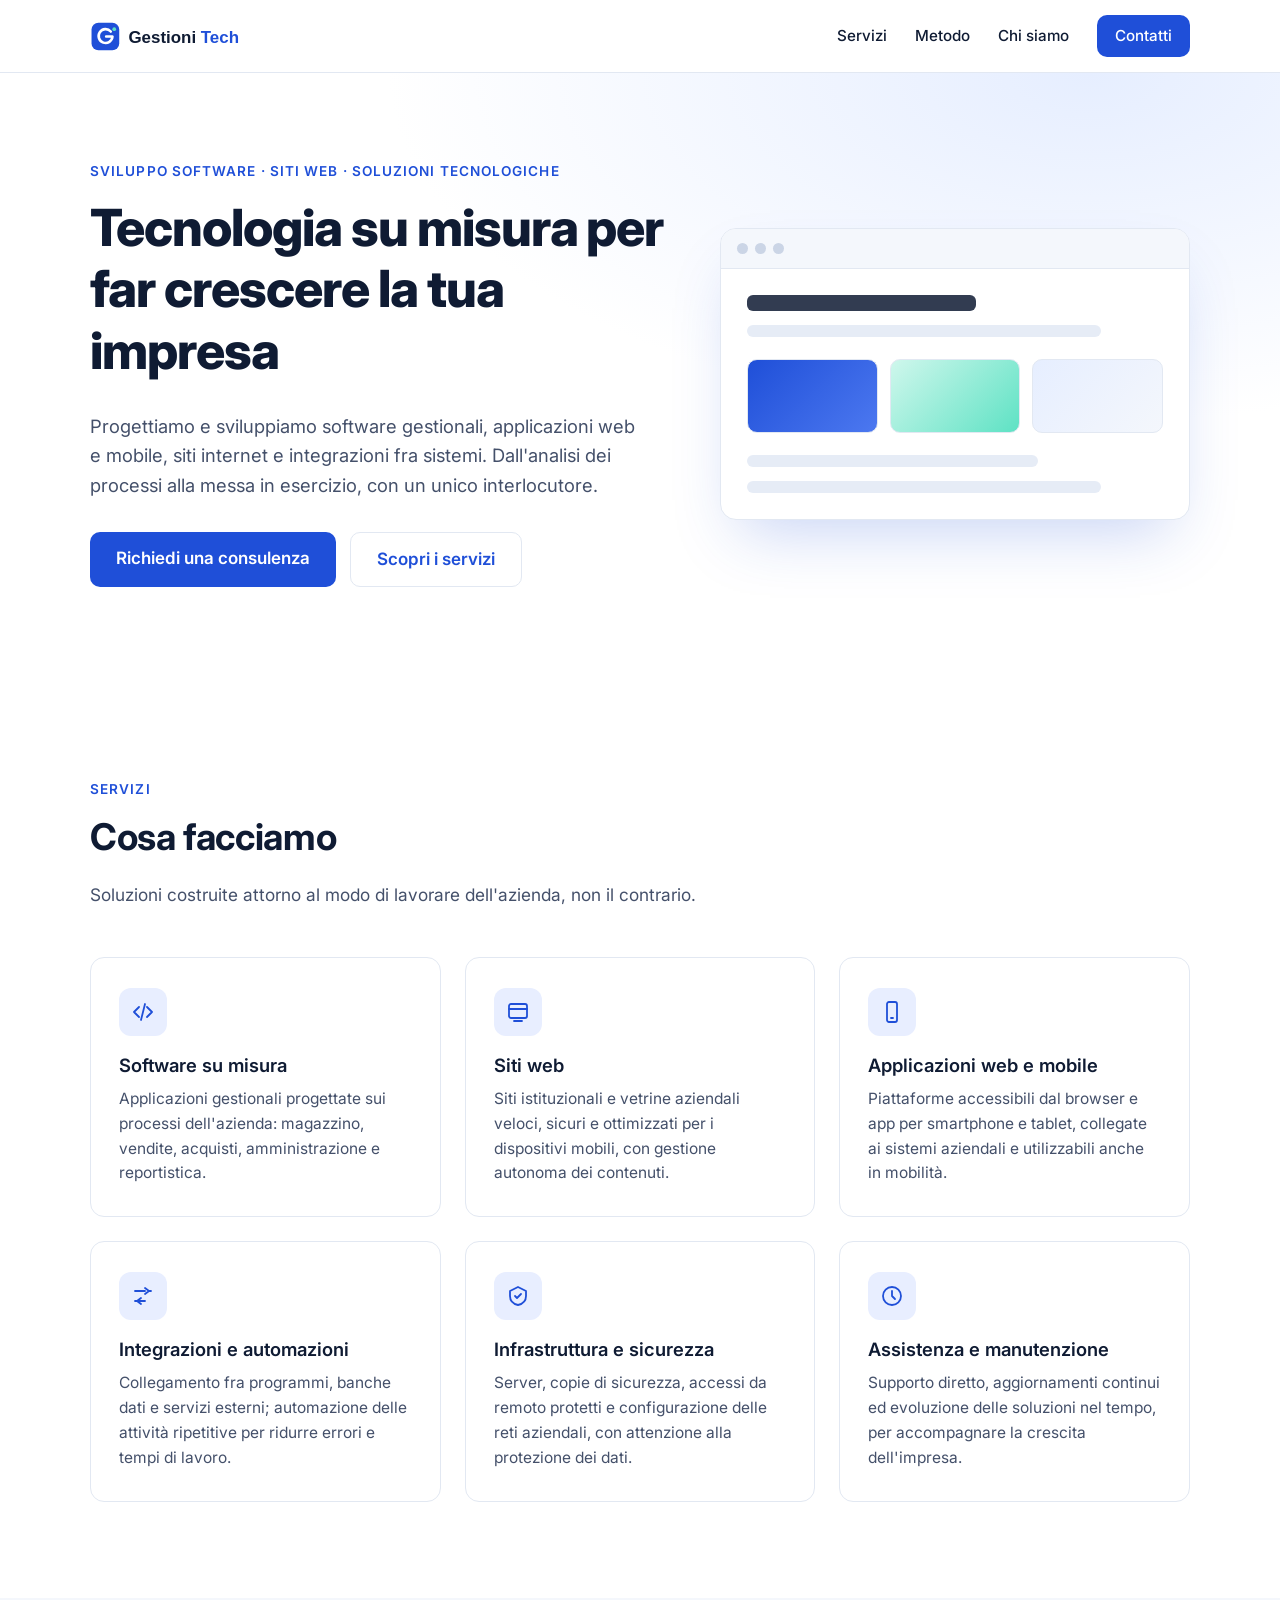
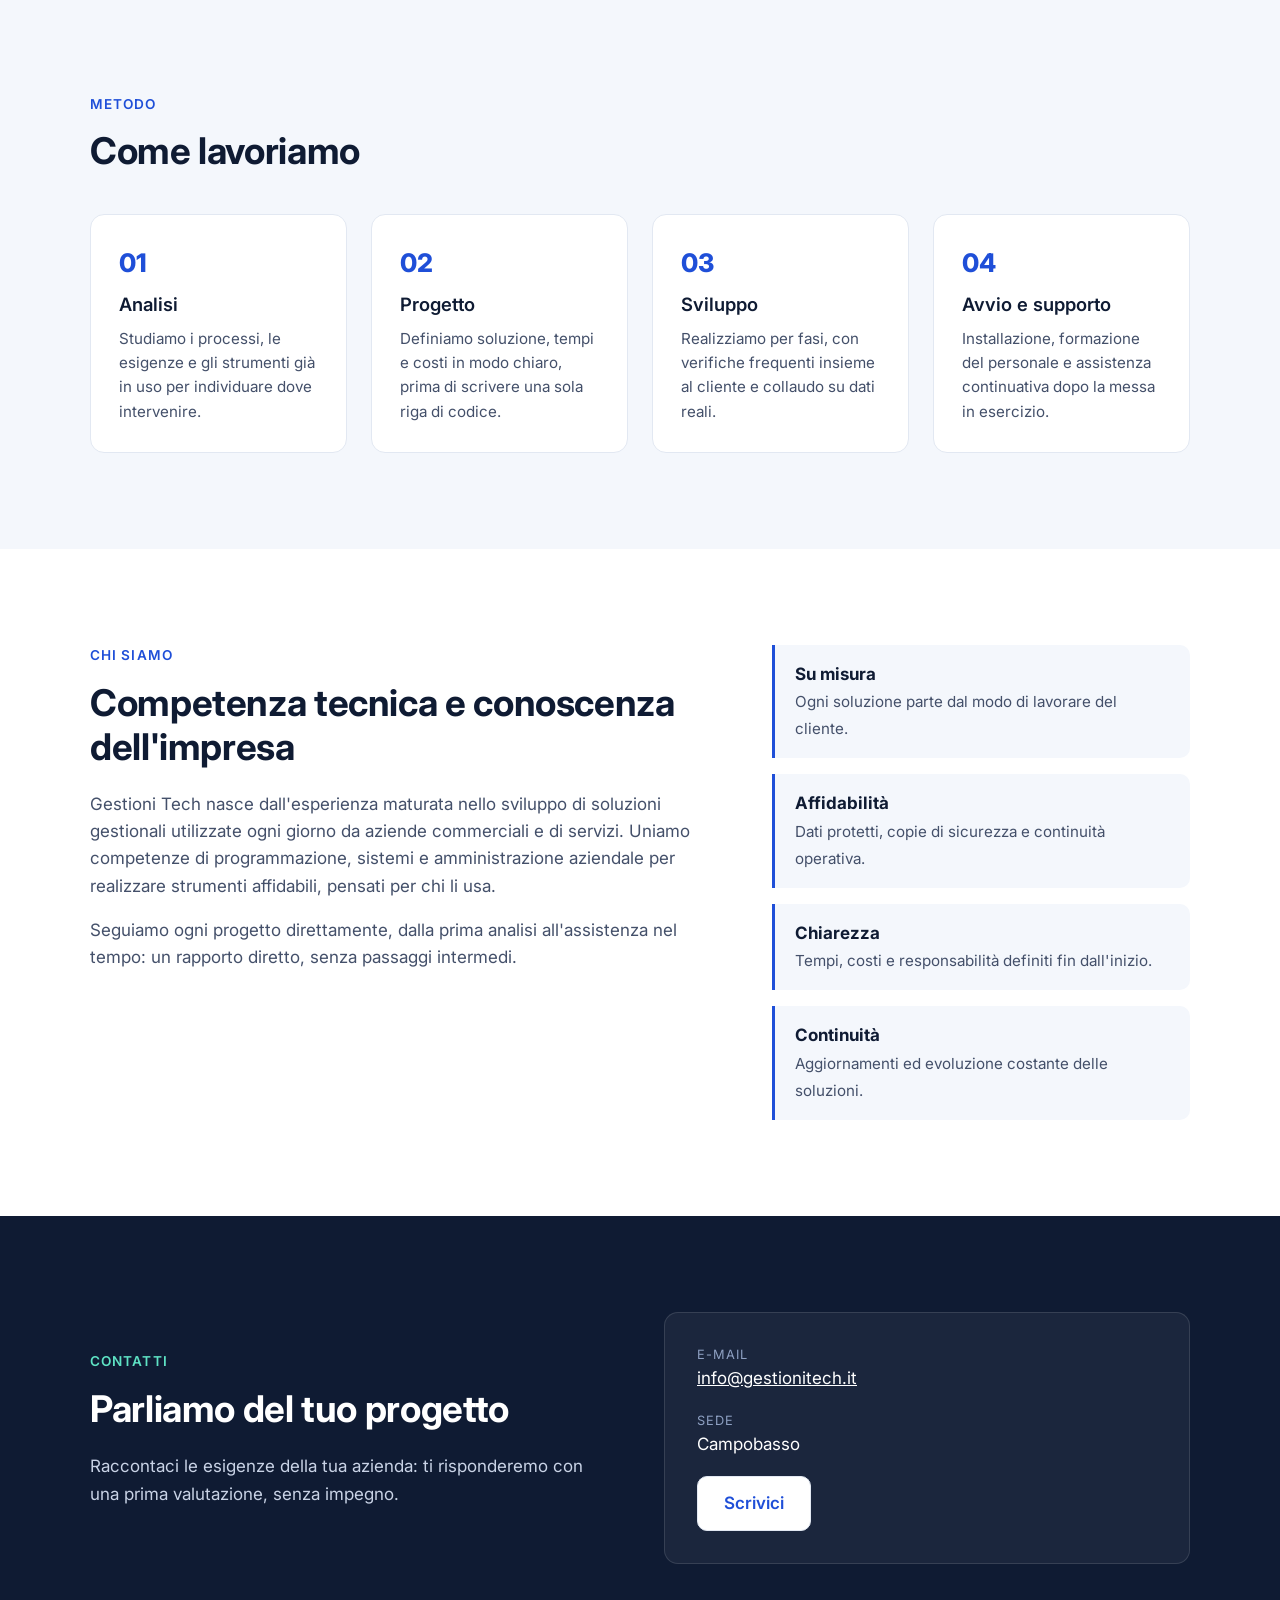
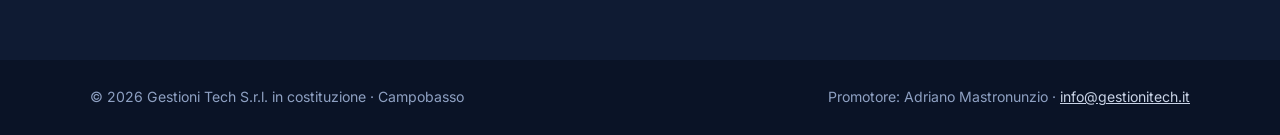
==== index.html @ 6d3ce8c8 "Sito vetrina di Gestioni Tech: prima versione Co-Authored-By: Claude Opus 5.5 <noreply@anthropic.com" ====
<!doctype html>
<html lang="it">
<head>
  <meta charset="utf-8">
  <meta name="viewport" content="width=device-width, initial-scale=1">
  <title>Gestioni Tech - Sviluppo software e soluzioni tecnologiche</title>
  <meta name="description" content="Gestioni Tech progetta e sviluppa software gestionali, applicazioni web e mobile, siti internet e soluzioni tecnologiche su misura per le imprese.">
  <link rel="icon" href="img/logo.svg" type="image/svg+xml">
  <link rel="preconnect" href="https://fonts.googleapis.com">
  <link href="https://fonts.googleapis.com/css2?family=Inter:wght@400;500;600;700;800&display=swap" rel="stylesheet">
  <link rel="stylesheet" href="css/stile.css">
</head>
<body>

<header class="testata">
  <div class="contenitore testata-riga">
    <a href="#inizio" class="marchio"><img src="img/logo.svg" alt="Gestioni Tech" width="200" height="37"></a>
    <input type="checkbox" id="menu-apri" class="menu-apri" aria-label="Apri il menu">
    <label for="menu-apri" class="menu-pulsante" aria-hidden="true"><span></span></label>
    <nav class="menu">
      <a href="#servizi">Servizi</a>
      <a href="#metodo">Metodo</a>
      <a href="#chi-siamo">Chi siamo</a>
      <a href="#contatti" class="pulsante pulsante-piccolo">Contatti</a>
    </nav>
  </div>
</header>

<main id="inizio">

  <section class="apertura">
    <div class="contenitore apertura-griglia">
      <div>
        <p class="sopratitolo">Sviluppo software &middot; Siti web &middot; Soluzioni tecnologiche</p>
        <h1>Tecnologia su misura per far crescere la tua impresa</h1>
        <p class="introduzione">Progettiamo e sviluppiamo software gestionali, applicazioni web e mobile, siti internet e integrazioni fra sistemi. Dall'analisi dei processi alla messa in esercizio, con un unico interlocutore.</p>
        <div class="azioni">
          <a href="#contatti" class="pulsante">Richiedi una consulenza</a>
          <a href="#servizi" class="pulsante pulsante-chiaro">Scopri i servizi</a>
        </div>
      </div>
      <div class="apertura-figura" aria-hidden="true">
        <div class="finestra">
          <div class="finestra-barra"><span></span><span></span><span></span></div>
          <div class="finestra-corpo">
            <div class="riga r1"></div><div class="riga r2"></div>
            <div class="riquadri"><div></div><div></div><div></div></div>
            <div class="riga r3"></div><div class="riga r2"></div>
          </div>
        </div>
      </div>
    </div>
  </section>

  <section id="servizi" class="sezione">
    <div class="contenitore">
      <p class="sopratitolo">Servizi</p>
      <h2>Cosa facciamo</h2>
      <p class="sottotitolo">Soluzioni costruite attorno al modo di lavorare dell'azienda, non il contrario.</p>
      <div class="griglia-servizi">
        <article class="scheda">
          <div class="icona"><svg viewBox="0 0 24 24"><path d="M8 7l-5 5 5 5M16 7l5 5-5 5M14 4l-4 16"/></svg></div>
          <h3>Software su misura</h3>
          <p>Applicazioni gestionali progettate sui processi dell'azienda: magazzino, vendite, acquisti, amministrazione e reportistica.</p>
        </article>
        <article class="scheda">
          <div class="icona"><svg viewBox="0 0 24 24"><rect x="3" y="4" width="18" height="14" rx="2"/><path d="M3 9h18M8 21h8"/></svg></div>
          <h3>Siti web</h3>
          <p>Siti istituzionali e vetrine aziendali veloci, sicuri e ottimizzati per i dispositivi mobili, con gestione autonoma dei contenuti.</p>
        </article>
        <article class="scheda">
          <div class="icona"><svg viewBox="0 0 24 24"><rect x="7" y="2" width="10" height="20" rx="2"/><path d="M11 18h2"/></svg></div>
          <h3>Applicazioni web e mobile</h3>
          <p>Piattaforme accessibili dal browser e app per smartphone e tablet, collegate ai sistemi aziendali e utilizzabili anche in mobilit&agrave;.</p>
        </article>
        <article class="scheda">
          <div class="icona"><svg viewBox="0 0 24 24"><path d="M4 7h10M4 17h10M14 4l4 3-4 3M10 14l-4 3 4 3M18 7h2M4 17"/></svg></div>
          <h3>Integrazioni e automazioni</h3>
          <p>Collegamento fra programmi, banche dati e servizi esterni; automazione delle attivit&agrave; ripetitive per ridurre errori e tempi di lavoro.</p>
        </article>
        <article class="scheda">
          <div class="icona"><svg viewBox="0 0 24 24"><path d="M12 3l8 4v5c0 5-3.5 8-8 9-4.5-1-8-4-8-9V7z"/><path d="M9 12l2 2 4-4"/></svg></div>
          <h3>Infrastruttura e sicurezza</h3>
          <p>Server, copie di sicurezza, accessi da remoto protetti e configurazione delle reti aziendali, con attenzione alla protezione dei dati.</p>
        </article>
        <article class="scheda">
          <div class="icona"><svg viewBox="0 0 24 24"><circle cx="12" cy="12" r="9"/><path d="M12 7v5l3 3"/></svg></div>
          <h3>Assistenza e manutenzione</h3>
          <p>Supporto diretto, aggiornamenti continui ed evoluzione delle soluzioni nel tempo, per accompagnare la crescita dell'impresa.</p>
        </article>
      </div>
    </div>
  </section>

  <section id="metodo" class="sezione sezione-tinta">
    <div class="contenitore">
      <p class="sopratitolo">Metodo</p>
      <h2>Come lavoriamo</h2>
      <ol class="passi">
        <li><span class="numero">01</span><h3>Analisi</h3><p>Studiamo i processi, le esigenze e gli strumenti gi&agrave; in uso per individuare dove intervenire.</p></li>
        <li><span class="numero">02</span><h3>Progetto</h3><p>Definiamo soluzione, tempi e costi in modo chiaro, prima di scrivere una sola riga di codice.</p></li>
        <li><span class="numero">03</span><h3>Sviluppo</h3><p>Realizziamo per fasi, con verifiche frequenti insieme al cliente e collaudo su dati reali.</p></li>
        <li><span class="numero">04</span><h3>Avvio e supporto</h3><p>Installazione, formazione del personale e assistenza continuativa dopo la messa in esercizio.</p></li>
      </ol>
    </div>
  </section>

  <section id="chi-siamo" class="sezione">
    <div class="contenitore chi-griglia">
      <div>
        <p class="sopratitolo">Chi siamo</p>
        <h2>Competenza tecnica e conoscenza dell'impresa</h2>
        <p>Gestioni Tech nasce dall'esperienza maturata nello sviluppo di soluzioni gestionali utilizzate ogni giorno da aziende commerciali e di servizi. Uniamo competenze di programmazione, sistemi e amministrazione aziendale per realizzare strumenti affidabili, pensati per chi li usa.</p>
        <p>Seguiamo ogni progetto direttamente, dalla prima analisi all'assistenza nel tempo: un rapporto diretto, senza passaggi intermedi.</p>
      </div>
      <ul class="valori">
        <li><strong>Su misura</strong><span>Ogni soluzione parte dal modo di lavorare del cliente.</span></li>
        <li><strong>Affidabilit&agrave;</strong><span>Dati protetti, copie di sicurezza e continuit&agrave; operativa.</span></li>
        <li><strong>Chiarezza</strong><span>Tempi, costi e responsabilit&agrave; definiti fin dall'inizio.</span></li>
        <li><strong>Continuit&agrave;</strong><span>Aggiornamenti ed evoluzione costante delle soluzioni.</span></li>
      </ul>
    </div>
  </section>

  <section id="contatti" class="sezione sezione-scura">
    <div class="contenitore contatti-griglia">
      <div>
        <p class="sopratitolo sopratitolo-chiaro">Contatti</p>
        <h2>Parliamo del tuo progetto</h2>
        <p>Raccontaci le esigenze della tua azienda: ti risponderemo con una prima valutazione, senza impegno.</p>
      </div>
      <div class="contatti-riquadro">
        <p><span class="etichetta">E-mail</span><a href="mailto:info@gestionitech.it">info@gestionitech.it</a></p>
        <p><span class="etichetta">Sede</span>Campobasso</p>
        <a href="mailto:info@gestionitech.it?subject=Richiesta%20informazioni" class="pulsante pulsante-chiaro">Scrivici</a>
      </div>
    </div>
  </section>

</main>

<footer class="piede">
  <div class="contenitore piede-riga">
    <p>&copy; <span id="anno">2026</span> Gestioni Tech S.r.l. in costituzione &middot; Campobasso</p>
    <p class="piede-note">Promotore: Adriano Mastronunzio &middot; <a href="mailto:info@gestionitech.it">info@gestionitech.it</a></p>
  </div>
</footer>

<script>document.getElementById('anno').textContent = new Date().getFullYear();
document.querySelectorAll('.menu a').forEach(function (a) { a.addEventListener('click', function () { document.getElementById('menu-apri').checked = false; }); });</script>
</body>
</html>
---- css/stile.css ----
:root {
  --blu: #1F4FD8;
  --blu-scuro: #163BA6;
  --verde: #5EE2C4;
  --inchiostro: #0F1B33;
  --testo: #44506A;
  --chiaro: #F4F7FC;
  --bordo: #E2E8F2;
  --bianco: #FFFFFF;
  --raggio: 14px;
}

* { box-sizing: border-box; }
html { scroll-behavior: smooth; }
body {
  margin: 0;
  font-family: Inter, "Segoe UI", Arial, sans-serif;
  color: var(--testo);
  background: var(--bianco);
  line-height: 1.6;
  font-size: 17px;
}
img { max-width: 100%; display: block; }
a { color: var(--blu); }
h1, h2, h3 { color: var(--inchiostro); line-height: 1.2; margin: 0 0 .6em; }
h1 { font-size: clamp(2rem, 5vw, 3.2rem); font-weight: 800; letter-spacing: -.02em; }
h2 { font-size: clamp(1.6rem, 3.5vw, 2.3rem); font-weight: 700; letter-spacing: -.01em; }
h3 { font-size: 1.15rem; font-weight: 600; }

.contenitore { width: 100%; max-width: 1140px; margin: 0 auto; padding: 0 20px; }

/* Testata */
.testata { position: sticky; top: 0; z-index: 10; background: rgba(255,255,255,.92); backdrop-filter: blur(8px); border-bottom: 1px solid var(--bordo); }
.testata-riga { display: flex; align-items: center; justify-content: space-between; height: 72px; }
.marchio img { height: 37px; width: auto; }
.menu { display: flex; align-items: center; gap: 28px; }
.menu a { color: var(--inchiostro); text-decoration: none; font-weight: 500; font-size: .95rem; }
.menu a:hover { color: var(--blu); }
.menu-apri, .menu-pulsante { display: none; }

/* Pulsanti */
.pulsante { display: inline-block; background: var(--blu); color: var(--bianco) !important; padding: 13px 26px; border-radius: 10px; font-weight: 600; text-decoration: none; transition: background .15s, transform .15s; }
.pulsante:hover { background: var(--blu-scuro); transform: translateY(-1px); }
.pulsante-chiaro { background: var(--bianco); color: var(--blu) !important; border: 1px solid var(--bordo); }
.pulsante-chiaro:hover { background: var(--chiaro); }
.pulsante-piccolo { padding: 9px 18px; }

/* Apertura */
.apertura { padding: 88px 0 96px; background: radial-gradient(1000px 500px at 85% 0%, #E6EEFF 0%, transparent 70%); }
.apertura-griglia { display: grid; grid-template-columns: 1.1fr .9fr; gap: 56px; align-items: center; }
.sopratitolo { color: var(--blu); font-weight: 600; font-size: .85rem; text-transform: uppercase; letter-spacing: .08em; margin: 0 0 14px; }
.sopratitolo-chiaro { color: var(--verde); }
.introduzione { font-size: 1.15rem; max-width: 560px; margin: 0 0 32px; }
.azioni { display: flex; flex-wrap: wrap; gap: 14px; }

.finestra { background: var(--bianco); border: 1px solid var(--bordo); border-radius: 16px; box-shadow: 0 30px 60px -20px rgba(31,79,216,.25); overflow: hidden; }
.finestra-barra { display: flex; gap: 7px; padding: 14px 16px; background: var(--chiaro); border-bottom: 1px solid var(--bordo); }
.finestra-barra span { width: 11px; height: 11px; border-radius: 50%; background: #CBD5E6; }
.finestra-corpo { padding: 26px; display: grid; gap: 14px; }
.riga { height: 12px; border-radius: 6px; background: #E6ECF6; }
.r1 { width: 55%; height: 16px; background: var(--inchiostro); opacity: .85; }
.r2 { width: 85%; }
.r3 { width: 70%; }
.riquadri { display: grid; grid-template-columns: repeat(3, 1fr); gap: 12px; margin: 8px 0; }
.riquadri div { height: 74px; border-radius: 10px; background: linear-gradient(135deg, #E6EEFF, #F4F7FC); border: 1px solid var(--bordo); }
.riquadri div:first-child { background: linear-gradient(135deg, var(--blu), #4C78F0); }
.riquadri div:nth-child(2) { background: linear-gradient(135deg, #CFF7EC, var(--verde)); }

/* Sezioni */
.sezione { padding: 96px 0; }
.sezione-tinta { background: var(--chiaro); }
.sezione-scura { background: var(--inchiostro); color: #C9D3E6; }
.sezione-scura h2 { color: var(--bianco); }
.sottotitolo { max-width: 620px; margin: 0 0 48px; font-size: 1.08rem; }

.griglia-servizi { display: grid; grid-template-columns: repeat(3, 1fr); gap: 24px; }
.scheda { background: var(--bianco); border: 1px solid var(--bordo); border-radius: var(--raggio); padding: 30px 28px; transition: box-shadow .2s, transform .2s; }
.scheda:hover { box-shadow: 0 18px 40px -18px rgba(15,27,51,.25); transform: translateY(-2px); }
.scheda p { margin: 0; font-size: .97rem; }
.icona { width: 48px; height: 48px; border-radius: 12px; background: #E8EEFF; display: grid; place-items: center; margin-bottom: 18px; }
.icona svg { width: 24px; height: 24px; fill: none; stroke: var(--blu); stroke-width: 1.8; stroke-linecap: round; stroke-linejoin: round; }

.passi { list-style: none; padding: 0; margin: 40px 0 0; display: grid; grid-template-columns: repeat(4, 1fr); gap: 24px; }
.passi li { background: var(--bianco); border-radius: var(--raggio); padding: 28px; border: 1px solid var(--bordo); }
.passi p { margin: 0; font-size: .95rem; }
.numero { display: block; font-weight: 800; font-size: 1.6rem; color: var(--blu); margin-bottom: 10px; }

.chi-griglia { display: grid; grid-template-columns: 1.2fr .8fr; gap: 56px; align-items: start; }
.valori { list-style: none; margin: 0; padding: 0; display: grid; gap: 16px; }
.valori li { border-left: 3px solid var(--blu); background: var(--chiaro); border-radius: 0 10px 10px 0; padding: 16px 20px; }
.valori strong { display: block; color: var(--inchiostro); }
.valori span { font-size: .95rem; }

.contatti-griglia { display: grid; grid-template-columns: 1fr 1fr; gap: 48px; align-items: center; }
.contatti-riquadro { background: rgba(255,255,255,.05); border: 1px solid rgba(255,255,255,.12); border-radius: var(--raggio); padding: 32px; }
.contatti-riquadro p { margin: 0 0 18px; color: var(--bianco); }
.contatti-riquadro a:not(.pulsante) { color: var(--bianco); }
.etichetta { display: block; font-size: .8rem; text-transform: uppercase; letter-spacing: .08em; color: #8EA0C2; }

/* Piede */
.piede { background: #0A1326; color: #8EA0C2; font-size: .88rem; padding: 26px 0; }
.piede-riga { display: flex; justify-content: space-between; flex-wrap: wrap; gap: 8px; }
.piede p { margin: 0; }
.piede a { color: #C9D3E6; }

/* Telefono e tablet */
@media (max-width: 900px) {
  .apertura-griglia, .chi-griglia, .contatti-griglia { grid-template-columns: 1fr; gap: 40px; }
  .griglia-servizi { grid-template-columns: repeat(2, 1fr); }
  .passi { grid-template-columns: repeat(2, 1fr); }
  .apertura { padding: 56px 0 64px; }
  .sezione { padding: 64px 0; }
}
@media (max-width: 720px) {
  .menu-pulsante { display: block; width: 40px; height: 40px; cursor: pointer; position: relative; }
  .menu-pulsante span, .menu-pulsante span::before, .menu-pulsante span::after { position: absolute; left: 9px; width: 22px; height: 2px; background: var(--inchiostro); content: ""; }
  .menu-pulsante span { top: 19px; }
  .menu-pulsante span::before { top: -7px; left: 0; }
  .menu-pulsante span::after { top: 7px; left: 0; }
  .menu { display: none; position: absolute; top: 72px; left: 0; right: 0; flex-direction: column; align-items: stretch; gap: 0; background: var(--bianco); border-bottom: 1px solid var(--bordo); padding: 8px 20px 20px; }
  .menu a { padding: 12px 0; }
  .menu .pulsante { text-align: center; margin-top: 8px; }
  .menu-apri:checked ~ .menu { display: flex; }
  .griglia-servizi, .passi { grid-template-columns: 1fr; }
  .apertura-figura { display: none; }
}
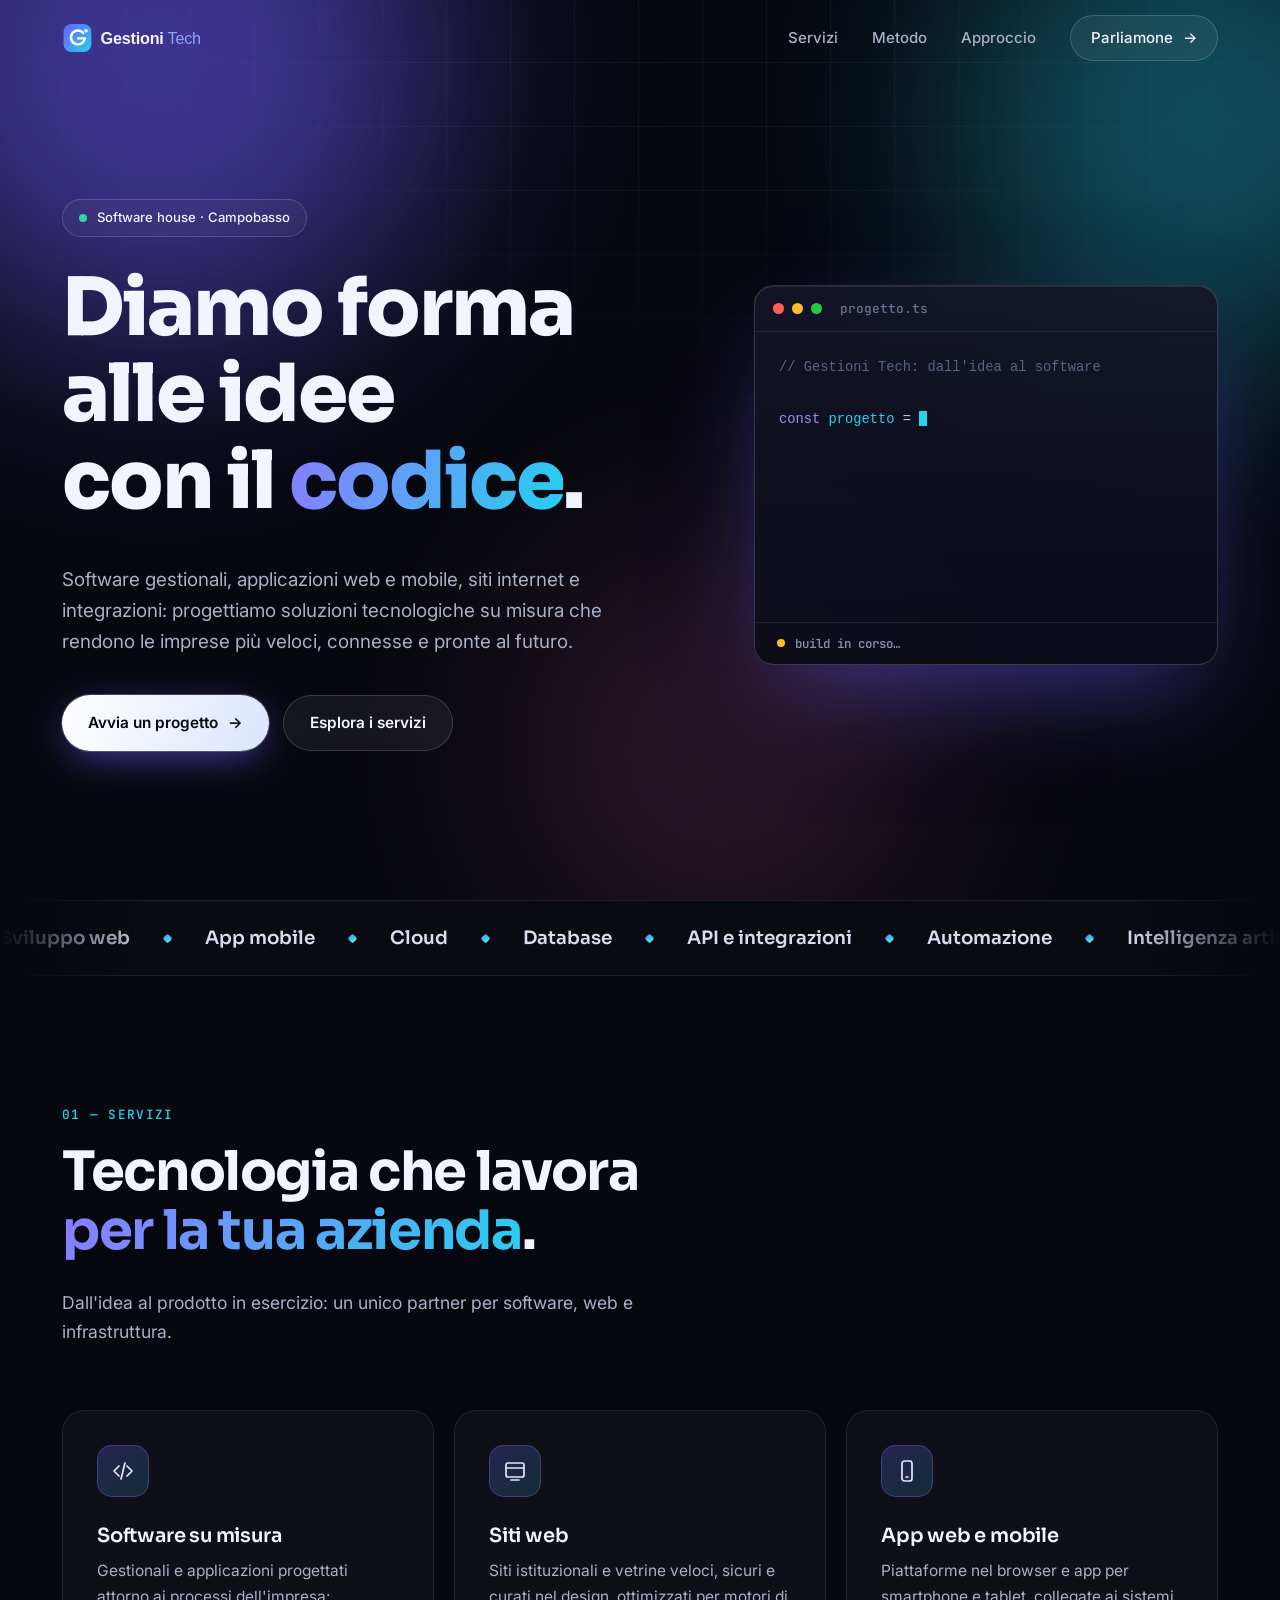
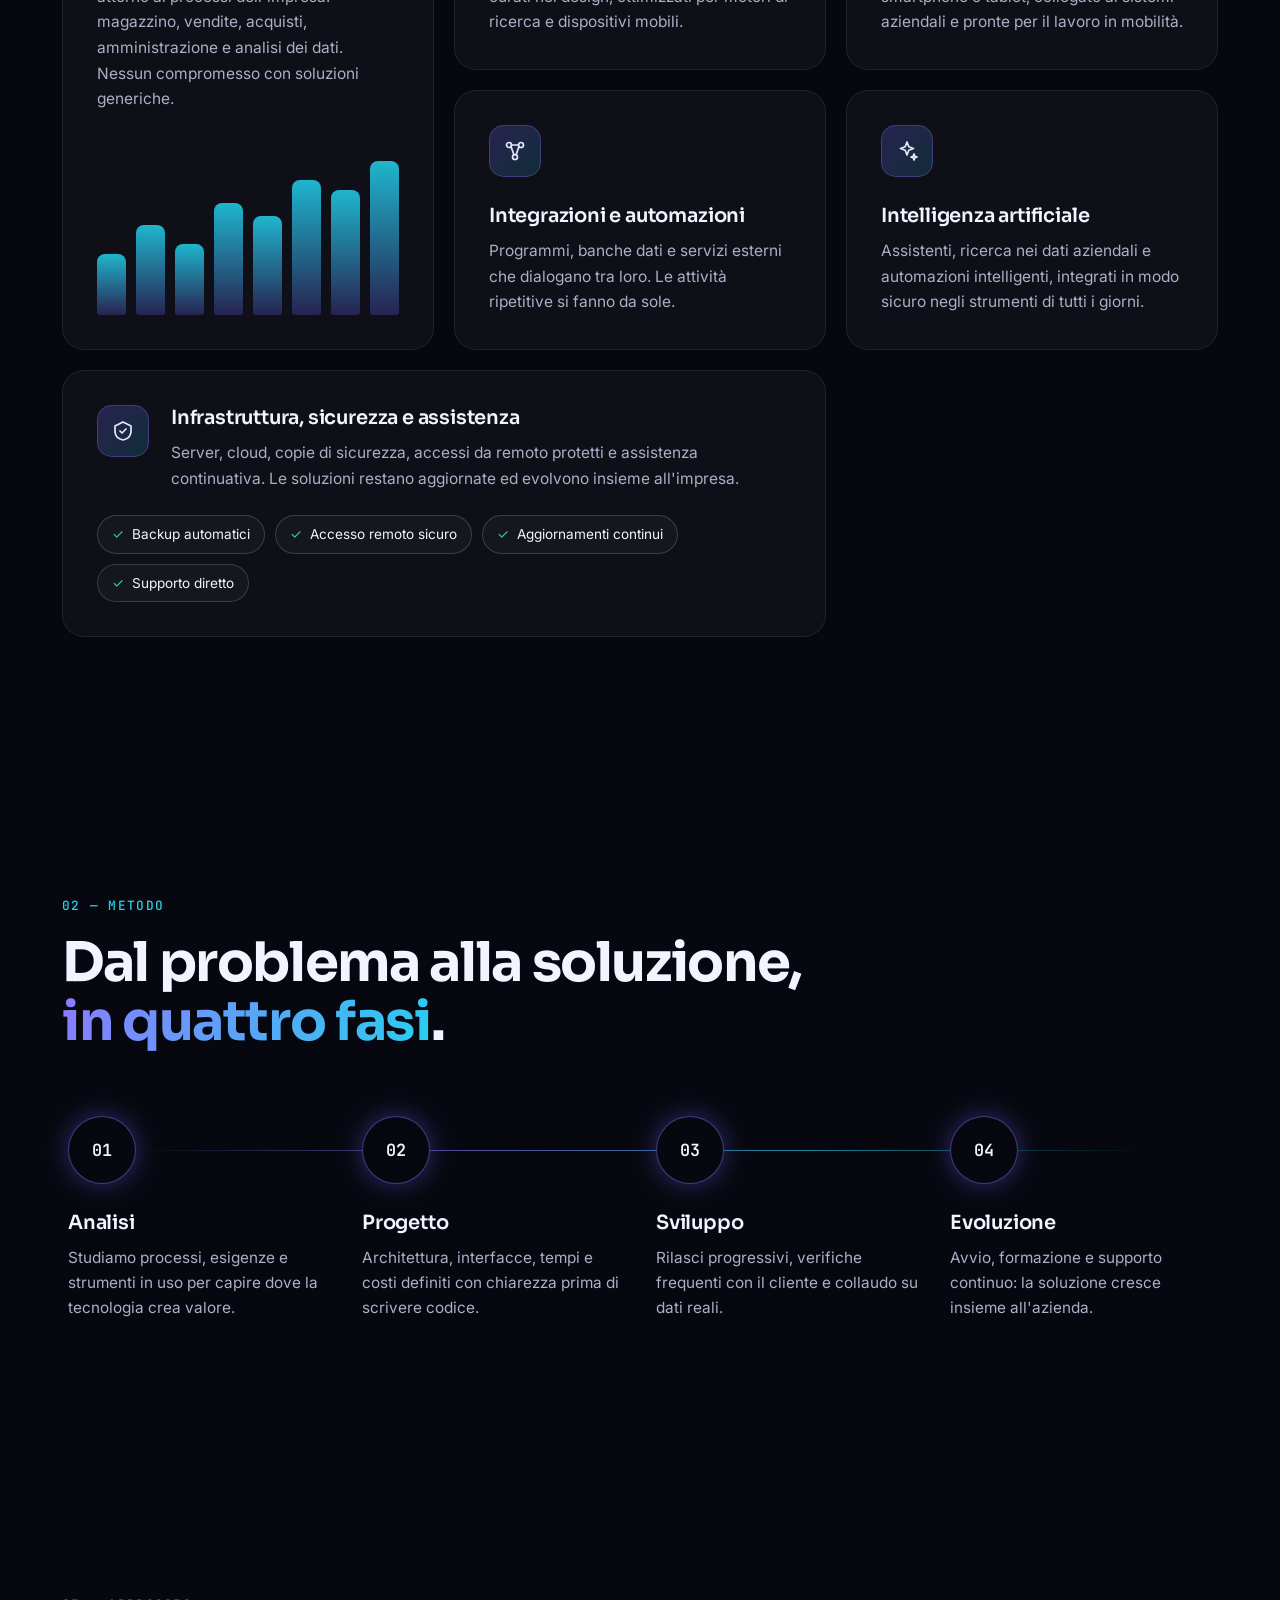
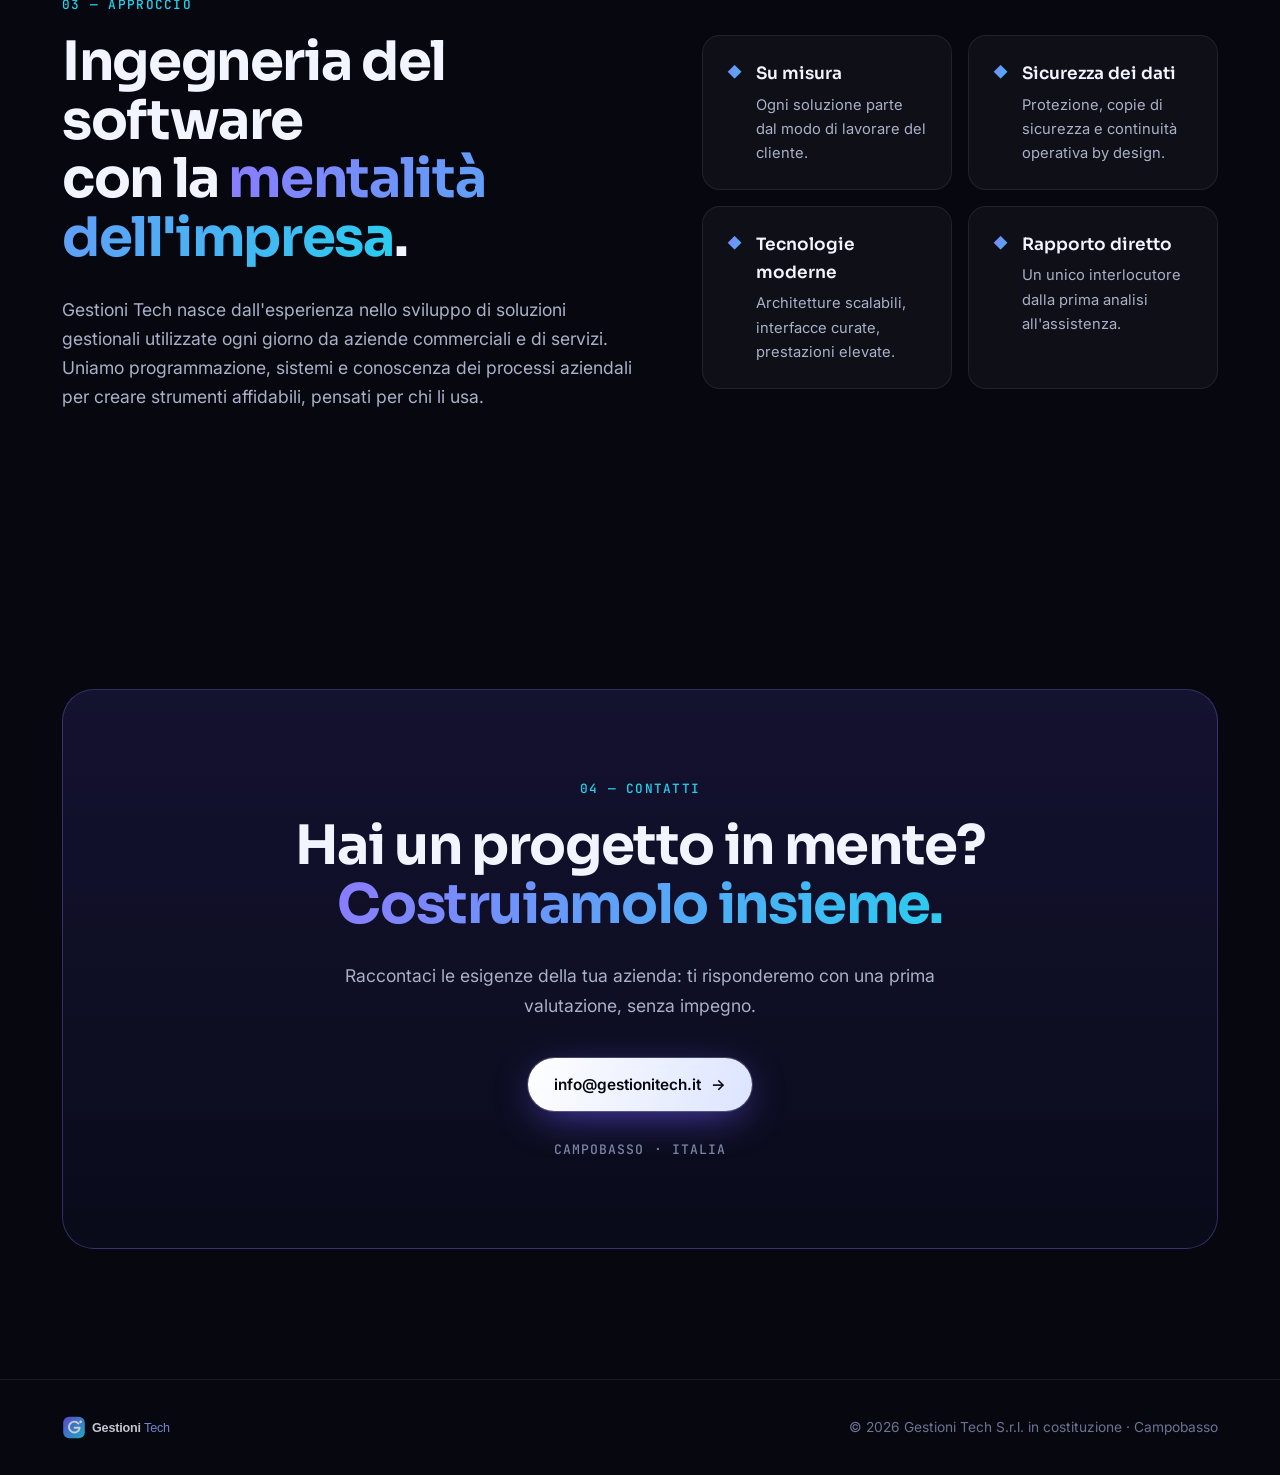
==== commit 50fe0ff6: "Nuova grafica: tema scuro, terminale animato, schede bento, comparsa allo scorrimento; tolto il prom" ====
--- a/index.html
+++ b/index.html
@@ -5,134 +5,175 @@
   <meta name="viewport" content="width=device-width, initial-scale=1">
   <title>Gestioni Tech - Sviluppo software e soluzioni tecnologiche</title>
   <meta name="description" content="Gestioni Tech progetta e sviluppa software gestionali, applicazioni web e mobile, siti internet e soluzioni tecnologiche su misura per le imprese.">
+  <meta name="theme-color" content="#07080F">
+  <link rel="canonical" href="https://www.gestionitech.it/">
   <link rel="icon" href="img/logo.svg" type="image/svg+xml">
   <link rel="preconnect" href="https://fonts.googleapis.com">
-  <link href="https://fonts.googleapis.com/css2?family=Inter:wght@400;500;600;700;800&display=swap" rel="stylesheet">
+  <link rel="preconnect" href="https://fonts.gstatic.com" crossorigin>
+  <link href="https://fonts.googleapis.com/css2?family=Inter:wght@400;500;600&family=JetBrains+Mono:wght@400;500&family=Sora:wght@500;600;700;800&display=swap" rel="stylesheet">
   <link rel="stylesheet" href="css/stile.css">
 </head>
 <body>
 
-<header class="testata">
+<div class="sfondo" aria-hidden="true">
+  <div class="sfondo-griglia"></div>
+  <div class="bagliore b1"></div>
+  <div class="bagliore b2"></div>
+  <div class="bagliore b3"></div>
+</div>
+
+<header class="testata" id="testata">
   <div class="contenitore testata-riga">
-    <a href="#inizio" class="marchio"><img src="img/logo.svg" alt="Gestioni Tech" width="200" height="37"></a>
+    <a href="#inizio" class="marchio"><img src="img/logo.svg" alt="Gestioni Tech" width="190" height="34"></a>
     <input type="checkbox" id="menu-apri" class="menu-apri" aria-label="Apri il menu">
     <label for="menu-apri" class="menu-pulsante" aria-hidden="true"><span></span></label>
     <nav class="menu">
       <a href="#servizi">Servizi</a>
       <a href="#metodo">Metodo</a>
-      <a href="#chi-siamo">Chi siamo</a>
-      <a href="#contatti" class="pulsante pulsante-piccolo">Contatti</a>
+      <a href="#approccio">Approccio</a>
+      <a href="#contatti" class="pulsante pulsante-vetro">Parliamone <span class="freccia">&rarr;</span></a>
     </nav>
   </div>
 </header>
 
 <main id="inizio">
 
+  <!-- Apertura -->
   <section class="apertura">
     <div class="contenitore apertura-griglia">
-      <div>
-        <p class="sopratitolo">Sviluppo software &middot; Siti web &middot; Soluzioni tecnologiche</p>
-        <h1>Tecnologia su misura per far crescere la tua impresa</h1>
-        <p class="introduzione">Progettiamo e sviluppiamo software gestionali, applicazioni web e mobile, siti internet e integrazioni fra sistemi. Dall'analisi dei processi alla messa in esercizio, con un unico interlocutore.</p>
-        <div class="azioni">
-          <a href="#contatti" class="pulsante">Richiedi una consulenza</a>
-          <a href="#servizi" class="pulsante pulsante-chiaro">Scopri i servizi</a>
+      <div class="apertura-testo">
+        <p class="etichetta-pill rivela"><span class="punto"></span> Software house &middot; Campobasso</p>
+        <h1 class="rivela">Diamo forma alle idee<br>con il <span class="sfumato">codice</span>.</h1>
+        <p class="introduzione rivela">Software gestionali, applicazioni web e mobile, siti internet e integrazioni: progettiamo soluzioni tecnologiche su misura che rendono le imprese pi&ugrave; veloci, connesse e pronte al futuro.</p>
+        <div class="azioni rivela">
+          <a href="#contatti" class="pulsante pulsante-pieno">Avvia un progetto <span class="freccia">&rarr;</span></a>
+          <a href="#servizi" class="pulsante pulsante-vetro">Esplora i servizi</a>
         </div>
       </div>
-      <div class="apertura-figura" aria-hidden="true">
-        <div class="finestra">
-          <div class="finestra-barra"><span></span><span></span><span></span></div>
-          <div class="finestra-corpo">
-            <div class="riga r1"></div><div class="riga r2"></div>
-            <div class="riquadri"><div></div><div></div><div></div></div>
-            <div class="riga r3"></div><div class="riga r2"></div>
-          </div>
+
+      <div class="terminale rivela" aria-hidden="true">
+        <div class="terminale-barra">
+          <span class="led r"></span><span class="led g"></span><span class="led v"></span>
+          <span class="terminale-titolo">progetto.ts</span>
+        </div>
+        <pre class="terminale-codice"><code id="codice"></code><span class="cursore"></span></pre>
+        <div class="terminale-stato">
+          <span class="stato-punto"></span><span id="stato-testo">build in corso&hellip;</span>
         </div>
       </div>
     </div>
   </section>
 
+  <!-- Nastro competenze -->
+  <div class="nastro" aria-label="Competenze">
+    <div class="nastro-pista">
+      <span>Sviluppo web</span><i></i><span>App mobile</span><i></i><span>Cloud</span><i></i><span>Database</span><i></i><span>API e integrazioni</span><i></i><span>Automazione</span><i></i><span>Intelligenza artificiale</span><i></i><span>Sicurezza</span><i></i><span>UX / UI design</span><i></i>
+      <span>Sviluppo web</span><i></i><span>App mobile</span><i></i><span>Cloud</span><i></i><span>Database</span><i></i><span>API e integrazioni</span><i></i><span>Automazione</span><i></i><span>Intelligenza artificiale</span><i></i><span>Sicurezza</span><i></i><span>UX / UI design</span><i></i>
+    </div>
+  </div>
+
+  <!-- Servizi -->
   <section id="servizi" class="sezione">
     <div class="contenitore">
-      <p class="sopratitolo">Servizi</p>
-      <h2>Cosa facciamo</h2>
-      <p class="sottotitolo">Soluzioni costruite attorno al modo di lavorare dell'azienda, non il contrario.</p>
-      <div class="griglia-servizi">
-        <article class="scheda">
+      <div class="intestazione rivela">
+        <p class="sopratitolo">01 &mdash; Servizi</p>
+        <h2>Tecnologia che lavora<br><span class="sfumato">per la tua azienda</span>.</h2>
+        <p class="sottotitolo">Dall'idea al prodotto in esercizio: un unico partner per software, web e infrastruttura.</p>
+      </div>
+
+      <div class="bento">
+        <article class="scheda grande rivela">
           <div class="icona"><svg viewBox="0 0 24 24"><path d="M8 7l-5 5 5 5M16 7l5 5-5 5M14 4l-4 16"/></svg></div>
           <h3>Software su misura</h3>
-          <p>Applicazioni gestionali progettate sui processi dell'azienda: magazzino, vendite, acquisti, amministrazione e reportistica.</p>
+          <p>Gestionali e applicazioni progettati attorno ai processi dell'impresa: magazzino, vendite, acquisti, amministrazione e analisi dei dati. Nessun compromesso con soluzioni generiche.</p>
+          <div class="mini-grafico" aria-hidden="true">
+            <span style="--h:38%"></span><span style="--h:56%"></span><span style="--h:44%"></span><span style="--h:70%"></span><span style="--h:62%"></span><span style="--h:84%"></span><span style="--h:78%"></span><span style="--h:96%"></span>
+          </div>
         </article>
-        <article class="scheda">
+
+        <article class="scheda rivela">
           <div class="icona"><svg viewBox="0 0 24 24"><rect x="3" y="4" width="18" height="14" rx="2"/><path d="M3 9h18M8 21h8"/></svg></div>
           <h3>Siti web</h3>
-          <p>Siti istituzionali e vetrine aziendali veloci, sicuri e ottimizzati per i dispositivi mobili, con gestione autonoma dei contenuti.</p>
+          <p>Siti istituzionali e vetrine veloci, sicuri e curati nel design, ottimizzati per motori di ricerca e dispositivi mobili.</p>
         </article>
-        <article class="scheda">
-          <div class="icona"><svg viewBox="0 0 24 24"><rect x="7" y="2" width="10" height="20" rx="2"/><path d="M11 18h2"/></svg></div>
-          <h3>Applicazioni web e mobile</h3>
-          <p>Piattaforme accessibili dal browser e app per smartphone e tablet, collegate ai sistemi aziendali e utilizzabili anche in mobilit&agrave;.</p>
+
+        <article class="scheda rivela">
+          <div class="icona"><svg viewBox="0 0 24 24"><rect x="7" y="2" width="10" height="20" rx="2.5"/><path d="M11 18h2"/></svg></div>
+          <h3>App web e mobile</h3>
+          <p>Piattaforme nel browser e app per smartphone e tablet, collegate ai sistemi aziendali e pronte per il lavoro in mobilit&agrave;.</p>
         </article>
-        <article class="scheda">
-          <div class="icona"><svg viewBox="0 0 24 24"><path d="M4 7h10M4 17h10M14 4l4 3-4 3M10 14l-4 3 4 3M18 7h2M4 17"/></svg></div>
+
+        <article class="scheda rivela">
+          <div class="icona"><svg viewBox="0 0 24 24"><circle cx="6" cy="6" r="2.5"/><circle cx="18" cy="6" r="2.5"/><circle cx="12" cy="18" r="2.5"/><path d="M8 7.5l3 8.5M16 7.5l-3 8.5M8.5 6h7"/></svg></div>
           <h3>Integrazioni e automazioni</h3>
-          <p>Collegamento fra programmi, banche dati e servizi esterni; automazione delle attivit&agrave; ripetitive per ridurre errori e tempi di lavoro.</p>
+          <p>Programmi, banche dati e servizi esterni che dialogano tra loro. Le attivit&agrave; ripetitive si fanno da sole.</p>
         </article>
-        <article class="scheda">
+
+        <article class="scheda rivela">
+          <div class="icona"><svg viewBox="0 0 24 24"><path d="M12 3l1.8 4.7L18.5 9.5l-4.7 1.8L12 16l-1.8-4.7L5.5 9.5l4.7-1.8z"/><path d="M19 15l.8 2.2L22 18l-2.2.8L19 21l-.8-2.2L16 18l2.2-.8z"/></svg></div>
+          <h3>Intelligenza artificiale</h3>
+          <p>Assistenti, ricerca nei dati aziendali e automazioni intelligenti, integrati in modo sicuro negli strumenti di tutti i giorni.</p>
+        </article>
+
+        <article class="scheda larga rivela">
           <div class="icona"><svg viewBox="0 0 24 24"><path d="M12 3l8 4v5c0 5-3.5 8-8 9-4.5-1-8-4-8-9V7z"/><path d="M9 12l2 2 4-4"/></svg></div>
-          <h3>Infrastruttura e sicurezza</h3>
-          <p>Server, copie di sicurezza, accessi da remoto protetti e configurazione delle reti aziendali, con attenzione alla protezione dei dati.</p>
-        </article>
-        <article class="scheda">
-          <div class="icona"><svg viewBox="0 0 24 24"><circle cx="12" cy="12" r="9"/><path d="M12 7v5l3 3"/></svg></div>
-          <h3>Assistenza e manutenzione</h3>
-          <p>Supporto diretto, aggiornamenti continui ed evoluzione delle soluzioni nel tempo, per accompagnare la crescita dell'impresa.</p>
+          <div>
+            <h3>Infrastruttura, sicurezza e assistenza</h3>
+            <p>Server, cloud, copie di sicurezza, accessi da remoto protetti e assistenza continuativa. Le soluzioni restano aggiornate ed evolvono insieme all'impresa.</p>
+          </div>
+          <ul class="spunte">
+            <li>Backup automatici</li><li>Accesso remoto sicuro</li><li>Aggiornamenti continui</li><li>Supporto diretto</li>
+          </ul>
         </article>
       </div>
     </div>
   </section>
 
-  <section id="metodo" class="sezione sezione-tinta">
+  <!-- Metodo -->
+  <section id="metodo" class="sezione">
     <div class="contenitore">
-      <p class="sopratitolo">Metodo</p>
-      <h2>Come lavoriamo</h2>
-      <ol class="passi">
-        <li><span class="numero">01</span><h3>Analisi</h3><p>Studiamo i processi, le esigenze e gli strumenti gi&agrave; in uso per individuare dove intervenire.</p></li>
-        <li><span class="numero">02</span><h3>Progetto</h3><p>Definiamo soluzione, tempi e costi in modo chiaro, prima di scrivere una sola riga di codice.</p></li>
-        <li><span class="numero">03</span><h3>Sviluppo</h3><p>Realizziamo per fasi, con verifiche frequenti insieme al cliente e collaudo su dati reali.</p></li>
-        <li><span class="numero">04</span><h3>Avvio e supporto</h3><p>Installazione, formazione del personale e assistenza continuativa dopo la messa in esercizio.</p></li>
+      <div class="intestazione rivela">
+        <p class="sopratitolo">02 &mdash; Metodo</p>
+        <h2>Dal problema alla soluzione,<br><span class="sfumato">in quattro fasi</span>.</h2>
+      </div>
+      <ol class="percorso">
+        <li class="rivela"><span class="numero">01</span><h3>Analisi</h3><p>Studiamo processi, esigenze e strumenti in uso per capire dove la tecnologia crea valore.</p></li>
+        <li class="rivela"><span class="numero">02</span><h3>Progetto</h3><p>Architettura, interfacce, tempi e costi definiti con chiarezza prima di scrivere codice.</p></li>
+        <li class="rivela"><span class="numero">03</span><h3>Sviluppo</h3><p>Rilasci progressivi, verifiche frequenti con il cliente e collaudo su dati reali.</p></li>
+        <li class="rivela"><span class="numero">04</span><h3>Evoluzione</h3><p>Avvio, formazione e supporto continuo: la soluzione cresce insieme all'azienda.</p></li>
       </ol>
     </div>
   </section>
 
-  <section id="chi-siamo" class="sezione">
-    <div class="contenitore chi-griglia">
-      <div>
-        <p class="sopratitolo">Chi siamo</p>
-        <h2>Competenza tecnica e conoscenza dell'impresa</h2>
-        <p>Gestioni Tech nasce dall'esperienza maturata nello sviluppo di soluzioni gestionali utilizzate ogni giorno da aziende commerciali e di servizi. Uniamo competenze di programmazione, sistemi e amministrazione aziendale per realizzare strumenti affidabili, pensati per chi li usa.</p>
-        <p>Seguiamo ogni progetto direttamente, dalla prima analisi all'assistenza nel tempo: un rapporto diretto, senza passaggi intermedi.</p>
+  <!-- Approccio -->
+  <section id="approccio" class="sezione">
+    <div class="contenitore approccio">
+      <div class="rivela">
+        <p class="sopratitolo">03 &mdash; Approccio</p>
+        <h2>Ingegneria del software<br>con la <span class="sfumato">mentalit&agrave; dell'impresa</span>.</h2>
+        <p class="sottotitolo">Gestioni Tech nasce dall'esperienza nello sviluppo di soluzioni gestionali utilizzate ogni giorno da aziende commerciali e di servizi. Uniamo programmazione, sistemi e conoscenza dei processi aziendali per creare strumenti affidabili, pensati per chi li usa.</p>
       </div>
-      <ul class="valori">
-        <li><strong>Su misura</strong><span>Ogni soluzione parte dal modo di lavorare del cliente.</span></li>
-        <li><strong>Affidabilit&agrave;</strong><span>Dati protetti, copie di sicurezza e continuit&agrave; operativa.</span></li>
-        <li><strong>Chiarezza</strong><span>Tempi, costi e responsabilit&agrave; definiti fin dall'inizio.</span></li>
-        <li><strong>Continuit&agrave;</strong><span>Aggiornamenti ed evoluzione costante delle soluzioni.</span></li>
-      </ul>
+      <div class="pilastri">
+        <div class="pilastro rivela"><span class="pilastro-icona">&#9670;</span><div><strong>Su misura</strong><p>Ogni soluzione parte dal modo di lavorare del cliente.</p></div></div>
+        <div class="pilastro rivela"><span class="pilastro-icona">&#9670;</span><div><strong>Sicurezza dei dati</strong><p>Protezione, copie di sicurezza e continuit&agrave; operativa by design.</p></div></div>
+        <div class="pilastro rivela"><span class="pilastro-icona">&#9670;</span><div><strong>Tecnologie moderne</strong><p>Architetture scalabili, interfacce curate, prestazioni elevate.</p></div></div>
+        <div class="pilastro rivela"><span class="pilastro-icona">&#9670;</span><div><strong>Rapporto diretto</strong><p>Un unico interlocutore dalla prima analisi all'assistenza.</p></div></div>
+      </div>
     </div>
   </section>
 
-  <section id="contatti" class="sezione sezione-scura">
-    <div class="contenitore contatti-griglia">
-      <div>
-        <p class="sopratitolo sopratitolo-chiaro">Contatti</p>
-        <h2>Parliamo del tuo progetto</h2>
-        <p>Raccontaci le esigenze della tua azienda: ti risponderemo con una prima valutazione, senza impegno.</p>
-      </div>
-      <div class="contatti-riquadro">
-        <p><span class="etichetta">E-mail</span><a href="mailto:info@gestionitech.it">info@gestionitech.it</a></p>
-        <p><span class="etichetta">Sede</span>Campobasso</p>
-        <a href="mailto:info@gestionitech.it?subject=Richiesta%20informazioni" class="pulsante pulsante-chiaro">Scrivici</a>
+  <!-- Contatti -->
+  <section id="contatti" class="sezione">
+    <div class="contenitore">
+      <div class="invito rivela">
+        <div class="invito-luce" aria-hidden="true"></div>
+        <p class="sopratitolo">04 &mdash; Contatti</p>
+        <h2>Hai un progetto in mente?<br><span class="sfumato">Costruiamolo insieme.</span></h2>
+        <p class="sottotitolo">Raccontaci le esigenze della tua azienda: ti risponderemo con una prima valutazione, senza impegno.</p>
+        <div class="azioni centrate">
+          <a href="mailto:info@gestionitech.it?subject=Richiesta%20informazioni" class="pulsante pulsante-pieno">info@gestionitech.it <span class="freccia">&rarr;</span></a>
+        </div>
+        <p class="invito-sede">Campobasso &middot; Italia</p>
       </div>
     </div>
   </section>
@@ -141,12 +182,11 @@
 
 <footer class="piede">
   <div class="contenitore piede-riga">
+    <img src="img/logo.svg" alt="Gestioni Tech" width="150" height="27">
     <p>&copy; <span id="anno">2026</span> Gestioni Tech S.r.l. in costituzione &middot; Campobasso</p>
-    <p class="piede-note">Promotore: Adriano Mastronunzio &middot; <a href="mailto:info@gestionitech.it">info@gestionitech.it</a></p>
   </div>
 </footer>
 
-<script>document.getElementById('anno').textContent = new Date().getFullYear();
-document.querySelectorAll('.menu a').forEach(function (a) { a.addEventListener('click', function () { document.getElementById('menu-apri').checked = false; }); });</script>
+<script src="js/sito.js" defer></script>
 </body>
 </html>
--- a/css/stile.css
+++ b/css/stile.css
@@ -1,13 +1,17 @@
 :root {
-  --blu: #1F4FD8;
-  --blu-scuro: #163BA6;
-  --verde: #5EE2C4;
-  --inchiostro: #0F1B33;
-  --testo: #44506A;
-  --chiaro: #F4F7FC;
-  --bordo: #E2E8F2;
-  --bianco: #FFFFFF;
-  --raggio: 14px;
+  --fondo: #07080F;
+  --superficie: rgba(255, 255, 255, .035);
+  --superficie-forte: rgba(255, 255, 255, .06);
+  --bordo: rgba(255, 255, 255, .08);
+  --bordo-forte: rgba(255, 255, 255, .16);
+  --testo: #A9B0C7;
+  --titolo: #F2F4FF;
+  --viola: #6D5BFF;
+  --ciano: #22D3EE;
+  --rosa: #F472B6;
+  --sfumatura: linear-gradient(110deg, #8B7BFF 0%, #22D3EE 55%, #7CF5D6 100%);
+  --raggio: 22px;
+  --titoli: Sora, Inter, "Segoe UI", sans-serif;
 }
 
 * { box-sizing: border-box; }
@@ -16,111 +20,197 @@
   margin: 0;
   font-family: Inter, "Segoe UI", Arial, sans-serif;
   color: var(--testo);
-  background: var(--bianco);
-  line-height: 1.6;
+  background: var(--fondo);
+  line-height: 1.65;
   font-size: 17px;
-}
+  -webkit-font-smoothing: antialiased;
+  overflow-x: hidden;
+}
+::selection { background: rgba(109, 91, 255, .45); color: #fff; }
 img { max-width: 100%; display: block; }
-a { color: var(--blu); }
-h1, h2, h3 { color: var(--inchiostro); line-height: 1.2; margin: 0 0 .6em; }
-h1 { font-size: clamp(2rem, 5vw, 3.2rem); font-weight: 800; letter-spacing: -.02em; }
-h2 { font-size: clamp(1.6rem, 3.5vw, 2.3rem); font-weight: 700; letter-spacing: -.01em; }
-h3 { font-size: 1.15rem; font-weight: 600; }
-
-.contenitore { width: 100%; max-width: 1140px; margin: 0 auto; padding: 0 20px; }
+a { color: inherit; }
+h1, h2, h3 { font-family: var(--titoli); color: var(--titolo); line-height: 1.08; margin: 0 0 .5em; letter-spacing: -.025em; }
+h1 { font-size: clamp(2.6rem, 6.4vw, 5rem); font-weight: 800; }
+h2 { font-size: clamp(2rem, 4.4vw, 3.4rem); font-weight: 700; }
+h3 { font-size: 1.22rem; font-weight: 600; letter-spacing: -.01em; line-height: 1.3; }
+p { margin: 0 0 1em; }
+
+.contenitore { width: 100%; max-width: 1200px; margin: 0 auto; padding: 0 22px; position: relative; }
+.sfumato { background: var(--sfumatura); -webkit-background-clip: text; background-clip: text; color: transparent; background-size: 200% auto; animation: scorri-sfumatura 8s linear infinite; }
+@keyframes scorri-sfumatura { to { background-position: 200% center; } }
+
+/* Sfondo */
+.sfondo { position: fixed; inset: 0; z-index: -1; pointer-events: none; overflow: hidden; }
+.sfondo-griglia {
+  position: absolute; inset: -2px;
+  background-image: linear-gradient(rgba(255,255,255,.045) 1px, transparent 1px), linear-gradient(90deg, rgba(255,255,255,.045) 1px, transparent 1px);
+  background-size: 64px 64px;
+  mask-image: radial-gradient(ellipse 80% 60% at 50% 0%, #000 30%, transparent 75%);
+  -webkit-mask-image: radial-gradient(ellipse 80% 60% at 50% 0%, #000 30%, transparent 75%);
+}
+.bagliore { position: absolute; border-radius: 50%; filter: blur(110px); opacity: .55; animation: fluttua 18s ease-in-out infinite alternate; }
+.b1 { width: 560px; height: 560px; background: var(--viola); top: -220px; left: -120px; }
+.b2 { width: 480px; height: 480px; background: var(--ciano); top: -120px; right: -160px; opacity: .35; animation-delay: -6s; }
+.b3 { width: 420px; height: 420px; background: var(--rosa); top: 60vh; left: 40%; opacity: .14; animation-delay: -12s; }
+@keyframes fluttua { to { transform: translate(60px, 80px) scale(1.12); } }
 
 /* Testata */
-.testata { position: sticky; top: 0; z-index: 10; background: rgba(255,255,255,.92); backdrop-filter: blur(8px); border-bottom: 1px solid var(--bordo); }
-.testata-riga { display: flex; align-items: center; justify-content: space-between; height: 72px; }
-.marchio img { height: 37px; width: auto; }
-.menu { display: flex; align-items: center; gap: 28px; }
-.menu a { color: var(--inchiostro); text-decoration: none; font-weight: 500; font-size: .95rem; }
-.menu a:hover { color: var(--blu); }
+.testata { position: fixed; top: 0; left: 0; right: 0; z-index: 20; transition: background .3s, border-color .3s, backdrop-filter .3s; border-bottom: 1px solid transparent; }
+.testata.scorsa { background: rgba(7, 8, 15, .72); backdrop-filter: blur(16px) saturate(1.4); -webkit-backdrop-filter: blur(16px) saturate(1.4); border-bottom-color: var(--bordo); }
+.testata-riga { display: flex; align-items: center; justify-content: space-between; height: 76px; }
+.marchio img { height: 34px; width: auto; }
+.menu { display: flex; align-items: center; gap: 34px; }
+.menu a { color: var(--testo); text-decoration: none; font-weight: 500; font-size: .94rem; transition: color .2s; }
+.menu a:hover { color: var(--titolo); }
 .menu-apri, .menu-pulsante { display: none; }
 
 /* Pulsanti */
-.pulsante { display: inline-block; background: var(--blu); color: var(--bianco) !important; padding: 13px 26px; border-radius: 10px; font-weight: 600; text-decoration: none; transition: background .15s, transform .15s; }
-.pulsante:hover { background: var(--blu-scuro); transform: translateY(-1px); }
-.pulsante-chiaro { background: var(--bianco); color: var(--blu) !important; border: 1px solid var(--bordo); }
-.pulsante-chiaro:hover { background: var(--chiaro); }
-.pulsante-piccolo { padding: 9px 18px; }
+.pulsante { display: inline-flex; align-items: center; gap: 10px; padding: 14px 26px; border-radius: 999px; font-weight: 600; font-size: .96rem; text-decoration: none; transition: transform .2s, box-shadow .25s, background .25s, border-color .25s; cursor: pointer; }
+.pulsante .freccia { transition: transform .2s; }
+.pulsante:hover .freccia { transform: translateX(4px); }
+.pulsante-pieno { color: #07080F !important; background: linear-gradient(110deg, #fff, #DCE4FF); box-shadow: 0 0 0 1px rgba(255,255,255,.2), 0 10px 40px -10px rgba(109,91,255,.8); }
+.pulsante-pieno:hover { transform: translateY(-2px); box-shadow: 0 0 0 1px rgba(255,255,255,.3), 0 16px 50px -10px rgba(34,211,238,.8); }
+.pulsante-vetro { color: var(--titolo) !important; background: var(--superficie-forte); border: 1px solid var(--bordo-forte); backdrop-filter: blur(10px); }
+.pulsante-vetro:hover { background: rgba(255,255,255,.1); border-color: rgba(255,255,255,.28); }
+.menu .pulsante { padding: 10px 20px; }
 
 /* Apertura */
-.apertura { padding: 88px 0 96px; background: radial-gradient(1000px 500px at 85% 0%, #E6EEFF 0%, transparent 70%); }
-.apertura-griglia { display: grid; grid-template-columns: 1.1fr .9fr; gap: 56px; align-items: center; }
-.sopratitolo { color: var(--blu); font-weight: 600; font-size: .85rem; text-transform: uppercase; letter-spacing: .08em; margin: 0 0 14px; }
-.sopratitolo-chiaro { color: var(--verde); }
-.introduzione { font-size: 1.15rem; max-width: 560px; margin: 0 0 32px; }
+.apertura { min-height: 100vh; display: flex; align-items: center; padding: 130px 0 80px; }
+.apertura-griglia { display: grid; grid-template-columns: 1.15fr .85fr; gap: 64px; align-items: center; }
+.etichetta-pill { display: inline-flex; align-items: center; gap: 10px; padding: 7px 16px; border-radius: 999px; border: 1px solid var(--bordo-forte); background: var(--superficie); font-size: .82rem; font-weight: 500; color: var(--titolo); margin-bottom: 28px; }
+.punto { width: 8px; height: 8px; border-radius: 50%; background: #34D399; box-shadow: 0 0 0 0 rgba(52,211,153,.6); animation: pulsa 2s infinite; }
+@keyframes pulsa { 70% { box-shadow: 0 0 0 10px rgba(52,211,153,0); } 100% { box-shadow: 0 0 0 0 rgba(52,211,153,0); } }
+.introduzione { font-size: 1.18rem; max-width: 560px; margin: 8px 0 38px; }
 .azioni { display: flex; flex-wrap: wrap; gap: 14px; }
-
-.finestra { background: var(--bianco); border: 1px solid var(--bordo); border-radius: 16px; box-shadow: 0 30px 60px -20px rgba(31,79,216,.25); overflow: hidden; }
-.finestra-barra { display: flex; gap: 7px; padding: 14px 16px; background: var(--chiaro); border-bottom: 1px solid var(--bordo); }
-.finestra-barra span { width: 11px; height: 11px; border-radius: 50%; background: #CBD5E6; }
-.finestra-corpo { padding: 26px; display: grid; gap: 14px; }
-.riga { height: 12px; border-radius: 6px; background: #E6ECF6; }
-.r1 { width: 55%; height: 16px; background: var(--inchiostro); opacity: .85; }
-.r2 { width: 85%; }
-.r3 { width: 70%; }
-.riquadri { display: grid; grid-template-columns: repeat(3, 1fr); gap: 12px; margin: 8px 0; }
-.riquadri div { height: 74px; border-radius: 10px; background: linear-gradient(135deg, #E6EEFF, #F4F7FC); border: 1px solid var(--bordo); }
-.riquadri div:first-child { background: linear-gradient(135deg, var(--blu), #4C78F0); }
-.riquadri div:nth-child(2) { background: linear-gradient(135deg, #CFF7EC, var(--verde)); }
+.azioni.centrate { justify-content: center; }
+
+/* Terminale */
+.terminale { border-radius: 20px; background: linear-gradient(180deg, rgba(20,22,40,.9), rgba(12,13,26,.92)); border: 1px solid var(--bordo-forte); box-shadow: 0 40px 100px -30px rgba(109,91,255,.55), inset 0 1px 0 rgba(255,255,255,.08); overflow: hidden; transform: perspective(1200px) rotateY(-8deg) rotateX(4deg); transition: transform .6s cubic-bezier(.2,.8,.2,1); }
+.terminale:hover { transform: perspective(1200px) rotateY(0) rotateX(0); }
+.terminale-barra { display: flex; align-items: center; gap: 8px; padding: 14px 18px; border-bottom: 1px solid var(--bordo); }
+.led { width: 11px; height: 11px; border-radius: 50%; }
+.led.r { background: #FF5F57; } .led.g { background: #FEBC2E; } .led.v { background: #28C840; }
+.terminale-titolo { margin-left: 10px; font: 500 .8rem "JetBrains Mono", monospace; color: #6B7392; }
+.terminale-codice { margin: 0; padding: 22px 24px; min-height: 290px; font: 400 .86rem/1.75 "JetBrains Mono", Consolas, monospace; color: #C9D1F0; white-space: pre-wrap; }
+.cursore { display: inline-block; width: 8px; height: 1.1em; background: var(--ciano); vertical-align: -3px; animation: lampeggia 1s steps(1) infinite; }
+@keyframes lampeggia { 50% { opacity: 0; } }
+.k { color: #A78BFA; } .f { color: #22D3EE; } .s { color: #7CF5D6; } .c { color: #5B6385; } .n { color: #F472B6; }
+.terminale-stato { display: flex; align-items: center; gap: 10px; padding: 12px 22px; border-top: 1px solid var(--bordo); font: 500 .78rem "JetBrains Mono", monospace; color: #8B93B3; }
+.stato-punto { width: 8px; height: 8px; border-radius: 50%; background: #FEBC2E; transition: background .3s; }
+.terminale.pronto .stato-punto { background: #34D399; box-shadow: 0 0 12px #34D399; }
+
+/* Nastro */
+.nastro { border-block: 1px solid var(--bordo); background: rgba(255,255,255,.015); overflow: hidden; padding: 22px 0; mask-image: linear-gradient(90deg, transparent, #000 12%, #000 88%, transparent); -webkit-mask-image: linear-gradient(90deg, transparent, #000 12%, #000 88%, transparent); }
+.nastro-pista { display: flex; align-items: center; gap: 34px; width: max-content; animation: nastro 38s linear infinite; }
+.nastro span { font-family: var(--titoli); font-size: 1.15rem; font-weight: 600; color: #D7DCF0; white-space: nowrap; }
+.nastro i { width: 7px; height: 7px; border-radius: 2px; background: var(--sfumatura); transform: rotate(45deg); flex: none; }
+@keyframes nastro { to { transform: translateX(-50%); } }
 
 /* Sezioni */
-.sezione { padding: 96px 0; }
-.sezione-tinta { background: var(--chiaro); }
-.sezione-scura { background: var(--inchiostro); color: #C9D3E6; }
-.sezione-scura h2 { color: var(--bianco); }
-.sottotitolo { max-width: 620px; margin: 0 0 48px; font-size: 1.08rem; }
-
-.griglia-servizi { display: grid; grid-template-columns: repeat(3, 1fr); gap: 24px; }
-.scheda { background: var(--bianco); border: 1px solid var(--bordo); border-radius: var(--raggio); padding: 30px 28px; transition: box-shadow .2s, transform .2s; }
-.scheda:hover { box-shadow: 0 18px 40px -18px rgba(15,27,51,.25); transform: translateY(-2px); }
-.scheda p { margin: 0; font-size: .97rem; }
-.icona { width: 48px; height: 48px; border-radius: 12px; background: #E8EEFF; display: grid; place-items: center; margin-bottom: 18px; }
-.icona svg { width: 24px; height: 24px; fill: none; stroke: var(--blu); stroke-width: 1.8; stroke-linecap: round; stroke-linejoin: round; }
-
-.passi { list-style: none; padding: 0; margin: 40px 0 0; display: grid; grid-template-columns: repeat(4, 1fr); gap: 24px; }
-.passi li { background: var(--bianco); border-radius: var(--raggio); padding: 28px; border: 1px solid var(--bordo); }
-.passi p { margin: 0; font-size: .95rem; }
-.numero { display: block; font-weight: 800; font-size: 1.6rem; color: var(--blu); margin-bottom: 10px; }
-
-.chi-griglia { display: grid; grid-template-columns: 1.2fr .8fr; gap: 56px; align-items: start; }
-.valori { list-style: none; margin: 0; padding: 0; display: grid; gap: 16px; }
-.valori li { border-left: 3px solid var(--blu); background: var(--chiaro); border-radius: 0 10px 10px 0; padding: 16px 20px; }
-.valori strong { display: block; color: var(--inchiostro); }
-.valori span { font-size: .95rem; }
-
-.contatti-griglia { display: grid; grid-template-columns: 1fr 1fr; gap: 48px; align-items: center; }
-.contatti-riquadro { background: rgba(255,255,255,.05); border: 1px solid rgba(255,255,255,.12); border-radius: var(--raggio); padding: 32px; }
-.contatti-riquadro p { margin: 0 0 18px; color: var(--bianco); }
-.contatti-riquadro a:not(.pulsante) { color: var(--bianco); }
-.etichetta { display: block; font-size: .8rem; text-transform: uppercase; letter-spacing: .08em; color: #8EA0C2; }
+.sezione { padding: 130px 0; }
+.intestazione { max-width: 760px; margin-bottom: 64px; }
+.sopratitolo { font: 500 .8rem "JetBrains Mono", monospace; color: var(--ciano); letter-spacing: .1em; text-transform: uppercase; margin-bottom: 20px; }
+.sottotitolo { font-size: 1.1rem; max-width: 620px; }
+
+/* Bento */
+.bento { display: grid; grid-template-columns: repeat(3, 1fr); gap: 20px; }
+.scheda { --x: 50%; --y: 50%; position: relative; padding: 34px; border-radius: var(--raggio); background: var(--superficie); border: 1px solid var(--bordo); overflow: hidden; transition: border-color .3s, transform .3s; isolation: isolate; }
+.scheda::before { content: ""; position: absolute; inset: 0; z-index: -1; background: radial-gradient(420px circle at var(--x) var(--y), rgba(109,91,255,.18), transparent 45%); opacity: 0; transition: opacity .3s; }
+.scheda:hover { border-color: rgba(139,123,255,.35); transform: translateY(-3px); }
+.scheda:hover::before { opacity: 1; }
+.scheda p { font-size: .97rem; margin: 0; }
+.scheda.grande { grid-row: span 2; display: flex; flex-direction: column; }
+.scheda.larga { grid-column: span 2; display: grid; grid-template-columns: auto 1fr; gap: 0 22px; align-items: start; }
+.scheda.larga .icona { margin: 0; }
+.scheda.larga .spunte { grid-column: 1 / -1; }
+.icona { width: 52px; height: 52px; border-radius: 15px; display: grid; place-items: center; margin-bottom: 26px; background: linear-gradient(135deg, rgba(109,91,255,.25), rgba(34,211,238,.15)); border: 1px solid rgba(139,123,255,.3); }
+.icona svg { width: 24px; height: 24px; fill: none; stroke: #E4E8FF; stroke-width: 1.7; stroke-linecap: round; stroke-linejoin: round; }
+.mini-grafico { margin-top: auto; padding-top: 40px; display: flex; align-items: flex-end; gap: 10px; height: 200px; }
+.mini-grafico span { flex: 1; height: var(--h); border-radius: 8px 8px 3px 3px; background: linear-gradient(180deg, rgba(34,211,238,.85), rgba(109,91,255,.25)); transform-origin: bottom; transform: scaleY(.1); transition: transform 1s cubic-bezier(.2,.8,.2,1); }
+.mini-grafico span:nth-child(n) { transition-delay: calc(var(--i, 0) * 70ms); }
+.visibile .mini-grafico span { transform: scaleY(1); }
+.spunte { list-style: none; margin: 24px 0 0; padding: 0; display: flex; flex-wrap: wrap; gap: 10px; }
+.spunte li { padding: 7px 14px; border-radius: 999px; border: 1px solid var(--bordo-forte); font-size: .85rem; color: var(--titolo); background: rgba(255,255,255,.03); }
+.spunte li::before { content: "\2713"; color: #34D399; margin-right: 8px; }
+
+/* Percorso */
+.percorso { list-style: none; padding: 0; margin: 0; display: grid; grid-template-columns: repeat(4, 1fr); gap: 20px; position: relative; }
+.percorso::before { content: ""; position: absolute; top: 34px; left: 6%; right: 6%; height: 1px; background: linear-gradient(90deg, transparent, rgba(139,123,255,.6), rgba(34,211,238,.6), transparent); }
+.percorso li { position: relative; padding: 0 6px; }
+.numero { position: relative; display: grid; place-items: center; width: 68px; height: 68px; border-radius: 50%; margin-bottom: 26px; font: 600 1.05rem "JetBrains Mono", monospace; color: var(--titolo); background: var(--fondo); border: 1px solid rgba(139,123,255,.45); box-shadow: 0 0 30px -6px rgba(109,91,255,.7); }
+.percorso p { font-size: .96rem; }
+
+/* Approccio */
+.approccio { display: grid; grid-template-columns: 1.05fr .95fr; gap: 70px; align-items: center; }
+.pilastri { display: grid; grid-template-columns: 1fr 1fr; gap: 16px; }
+.pilastro { display: flex; gap: 14px; padding: 24px; border-radius: 18px; background: var(--superficie); border: 1px solid var(--bordo); transition: border-color .3s, background .3s; }
+.pilastro:hover { border-color: rgba(34,211,238,.35); background: rgba(34,211,238,.04); }
+.pilastro-icona { font-size: .9rem; background: var(--sfumatura); -webkit-background-clip: text; background-clip: text; color: transparent; line-height: 1.6; }
+.pilastro strong { display: block; font-family: var(--titoli); color: var(--titolo); font-weight: 600; margin-bottom: 4px; }
+.pilastro p { margin: 0; font-size: .92rem; }
+
+/* Invito */
+.invito { position: relative; text-align: center; padding: 90px 30px; border-radius: 32px; overflow: hidden; background: linear-gradient(180deg, rgba(25,22,60,.75), rgba(10,12,28,.9)); border: 1px solid rgba(139,123,255,.3); }
+.invito .sottotitolo { margin: 0 auto 38px; }
+.invito-luce { position: absolute; inset: auto -20% -60% -20%; height: 90%; background: radial-gradient(closest-side, rgba(109,91,255,.55), rgba(34,211,238,.18), transparent); filter: blur(30px); pointer-events: none; }
+.invito > * { position: relative; }
+.invito-sede { margin: 30px 0 0; font: 500 .82rem "JetBrains Mono", monospace; color: #7C84A6; letter-spacing: .08em; text-transform: uppercase; }
 
 /* Piede */
-.piede { background: #0A1326; color: #8EA0C2; font-size: .88rem; padding: 26px 0; }
-.piede-riga { display: flex; justify-content: space-between; flex-wrap: wrap; gap: 8px; }
-.piede p { margin: 0; }
-.piede a { color: #C9D3E6; }
-
-/* Telefono e tablet */
-@media (max-width: 900px) {
-  .apertura-griglia, .chi-griglia, .contatti-griglia { grid-template-columns: 1fr; gap: 40px; }
-  .griglia-servizi { grid-template-columns: repeat(2, 1fr); }
-  .passi { grid-template-columns: repeat(2, 1fr); }
-  .apertura { padding: 56px 0 64px; }
-  .sezione { padding: 64px 0; }
-}
+.piede { border-top: 1px solid var(--bordo); padding: 34px 0; font-size: .86rem; color: #6B7392; }
+.piede-riga { display: flex; justify-content: space-between; align-items: center; flex-wrap: wrap; gap: 16px; }
+.piede p { margin: 0; text-align: right; }
+.piede img { opacity: .8; }
+
+/* Comparsa allo scorrimento */
+.rivela { opacity: 0; transform: translateY(28px); transition: opacity .9s cubic-bezier(.2,.8,.2,1), transform .9s cubic-bezier(.2,.8,.2,1); }
+.rivela.visibile { opacity: 1; transform: none; }
+
+/* Tablet */
+@media (max-width: 980px) {
+  .apertura-griglia, .approccio { grid-template-columns: 1fr; gap: 56px; }
+  .terminale { transform: none; }
+  .bento { grid-template-columns: 1fr 1fr; }
+  .scheda.grande { grid-row: auto; grid-column: span 2; }
+  .percorso { grid-template-columns: 1fr 1fr; gap: 40px 20px; }
+  .percorso::before { display: none; }
+  .sezione { padding: 96px 0; }
+}
+
+/* Telefono */
 @media (max-width: 720px) {
-  .menu-pulsante { display: block; width: 40px; height: 40px; cursor: pointer; position: relative; }
-  .menu-pulsante span, .menu-pulsante span::before, .menu-pulsante span::after { position: absolute; left: 9px; width: 22px; height: 2px; background: var(--inchiostro); content: ""; }
+  body { font-size: 16px; }
+  .menu-pulsante { display: block; width: 42px; height: 42px; cursor: pointer; position: relative; border-radius: 12px; border: 1px solid var(--bordo-forte); background: var(--superficie); }
+  .menu-pulsante span, .menu-pulsante span::before, .menu-pulsante span::after { position: absolute; left: 10px; width: 20px; height: 2px; border-radius: 2px; background: var(--titolo); content: ""; transition: transform .25s, opacity .25s; }
   .menu-pulsante span { top: 19px; }
-  .menu-pulsante span::before { top: -7px; left: 0; }
-  .menu-pulsante span::after { top: 7px; left: 0; }
-  .menu { display: none; position: absolute; top: 72px; left: 0; right: 0; flex-direction: column; align-items: stretch; gap: 0; background: var(--bianco); border-bottom: 1px solid var(--bordo); padding: 8px 20px 20px; }
-  .menu a { padding: 12px 0; }
-  .menu .pulsante { text-align: center; margin-top: 8px; }
-  .menu-apri:checked ~ .menu { display: flex; }
-  .griglia-servizi, .passi { grid-template-columns: 1fr; }
-  .apertura-figura { display: none; }
-}
+  .menu-pulsante span::before { top: -6px; left: 0; }
+  .menu-pulsante span::after { top: 6px; left: 0; }
+  .menu-apri:checked + .menu-pulsante span { background: transparent; }
+  .menu-apri:checked + .menu-pulsante span::before { transform: translateY(6px) rotate(45deg); }
+  .menu-apri:checked + .menu-pulsante span::after { transform: translateY(-6px) rotate(-45deg); }
+  .menu { position: absolute; top: 76px; left: 0; right: 0; flex-direction: column; align-items: stretch; gap: 0; padding: 10px 22px 24px; background: rgba(7,8,15,.96); backdrop-filter: blur(16px); border-bottom: 1px solid var(--bordo); transform: translateY(-12px); opacity: 0; pointer-events: none; transition: opacity .25s, transform .25s; }
+  .menu a { padding: 14px 0; font-size: 1rem; border-bottom: 1px solid var(--bordo); }
+  .menu .pulsante { justify-content: center; margin-top: 16px; border-bottom: 1px solid var(--bordo-forte); }
+  .menu-apri:checked ~ .menu { opacity: 1; transform: none; pointer-events: auto; }
+  .testata:has(.menu-apri:checked) { background: rgba(7,8,15,.96); }
+  .apertura { padding: 110px 0 60px; min-height: auto; }
+  .bento, .percorso, .pilastri { grid-template-columns: 1fr; }
+  .scheda.grande, .scheda.larga { grid-column: auto; }
+  .scheda.larga { grid-template-columns: 1fr; }
+  .scheda.larga .icona { margin-bottom: 26px; }
+  .scheda { padding: 28px; }
+  .mini-grafico { height: 140px; }
+  .terminale-codice { min-height: 250px; font-size: .78rem; padding: 18px; }
+  .invito { padding: 64px 22px; border-radius: 26px; }
+  .piede-riga { flex-direction: column; align-items: flex-start; }
+  .piede p { text-align: left; }
+  .bagliore { filter: blur(80px); }
+}
+
+/* Chi preferisce meno movimento */
+@media (prefers-reduced-motion: reduce) {
+  *, *::before, *::after { animation: none !important; transition: none !important; }
+  .rivela { opacity: 1; transform: none; }
+  .mini-grafico span { transform: none; }
+  html { scroll-behavior: auto; }
+}
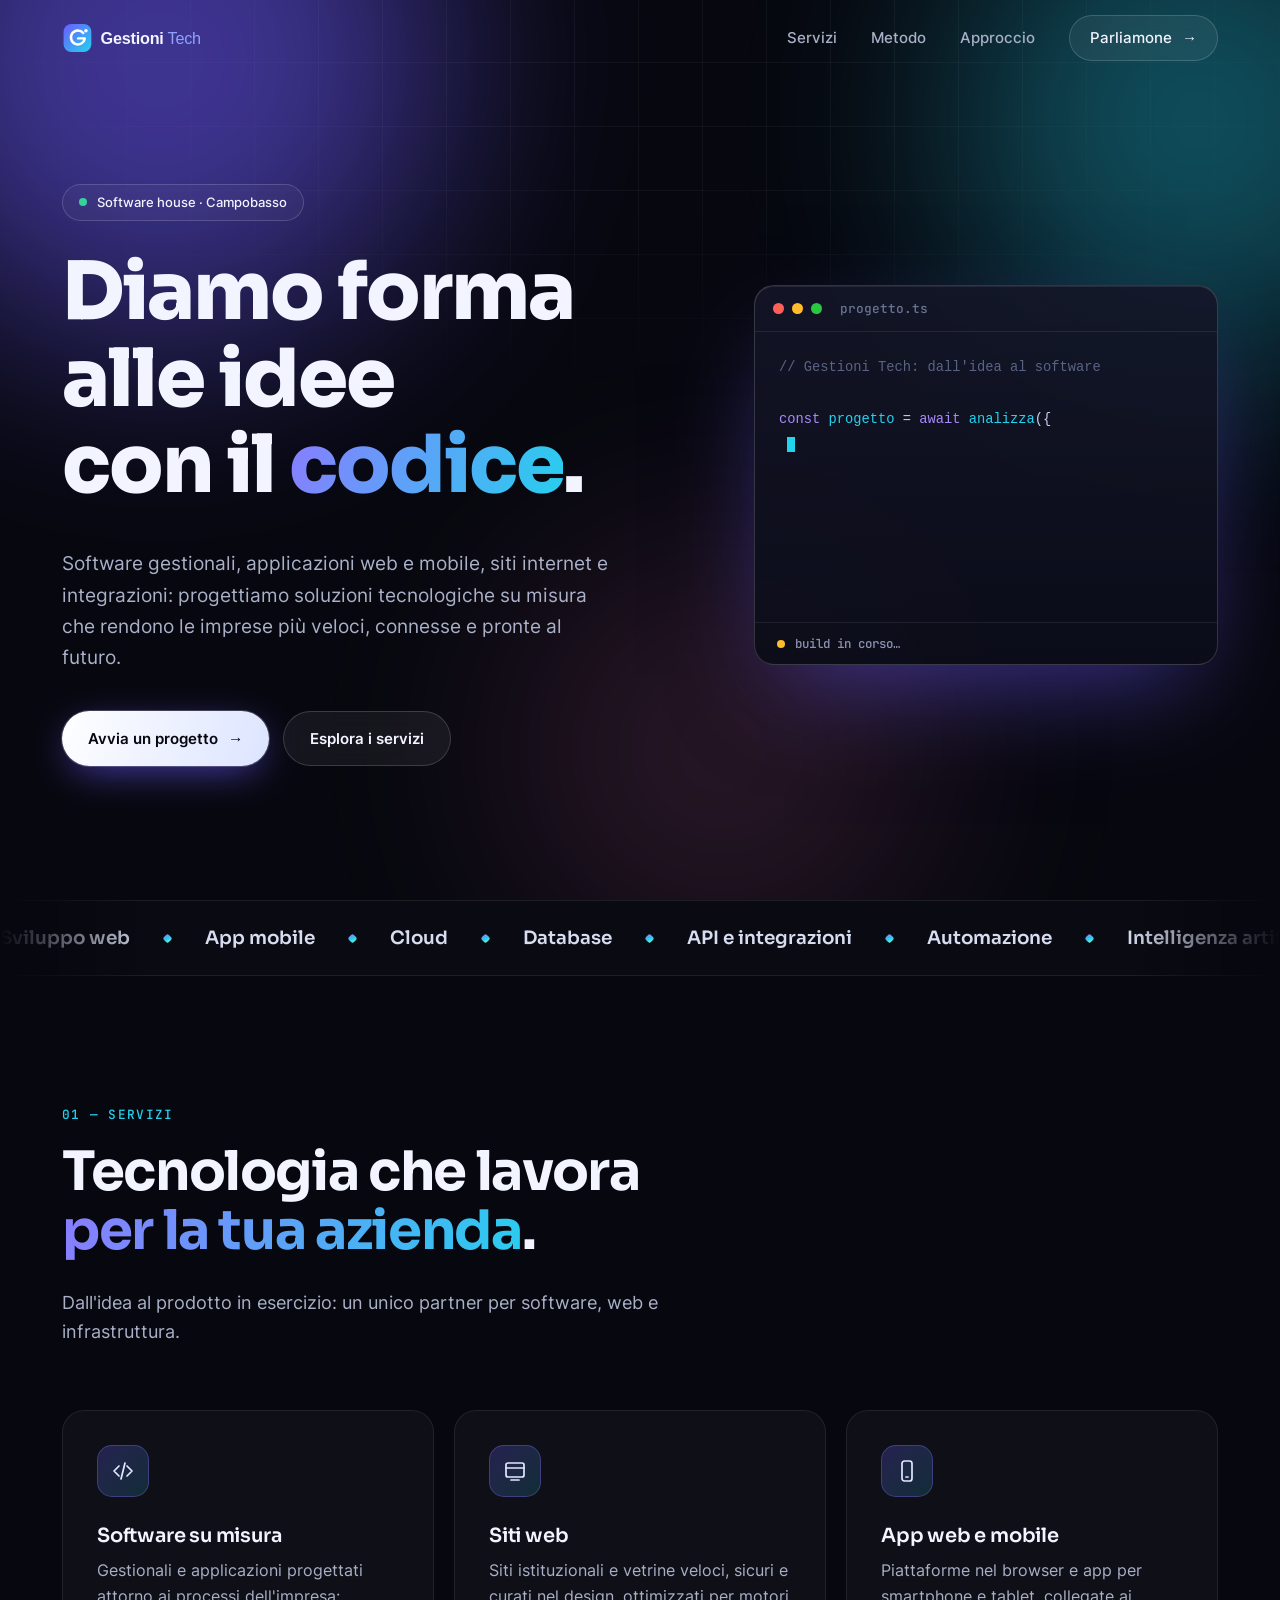
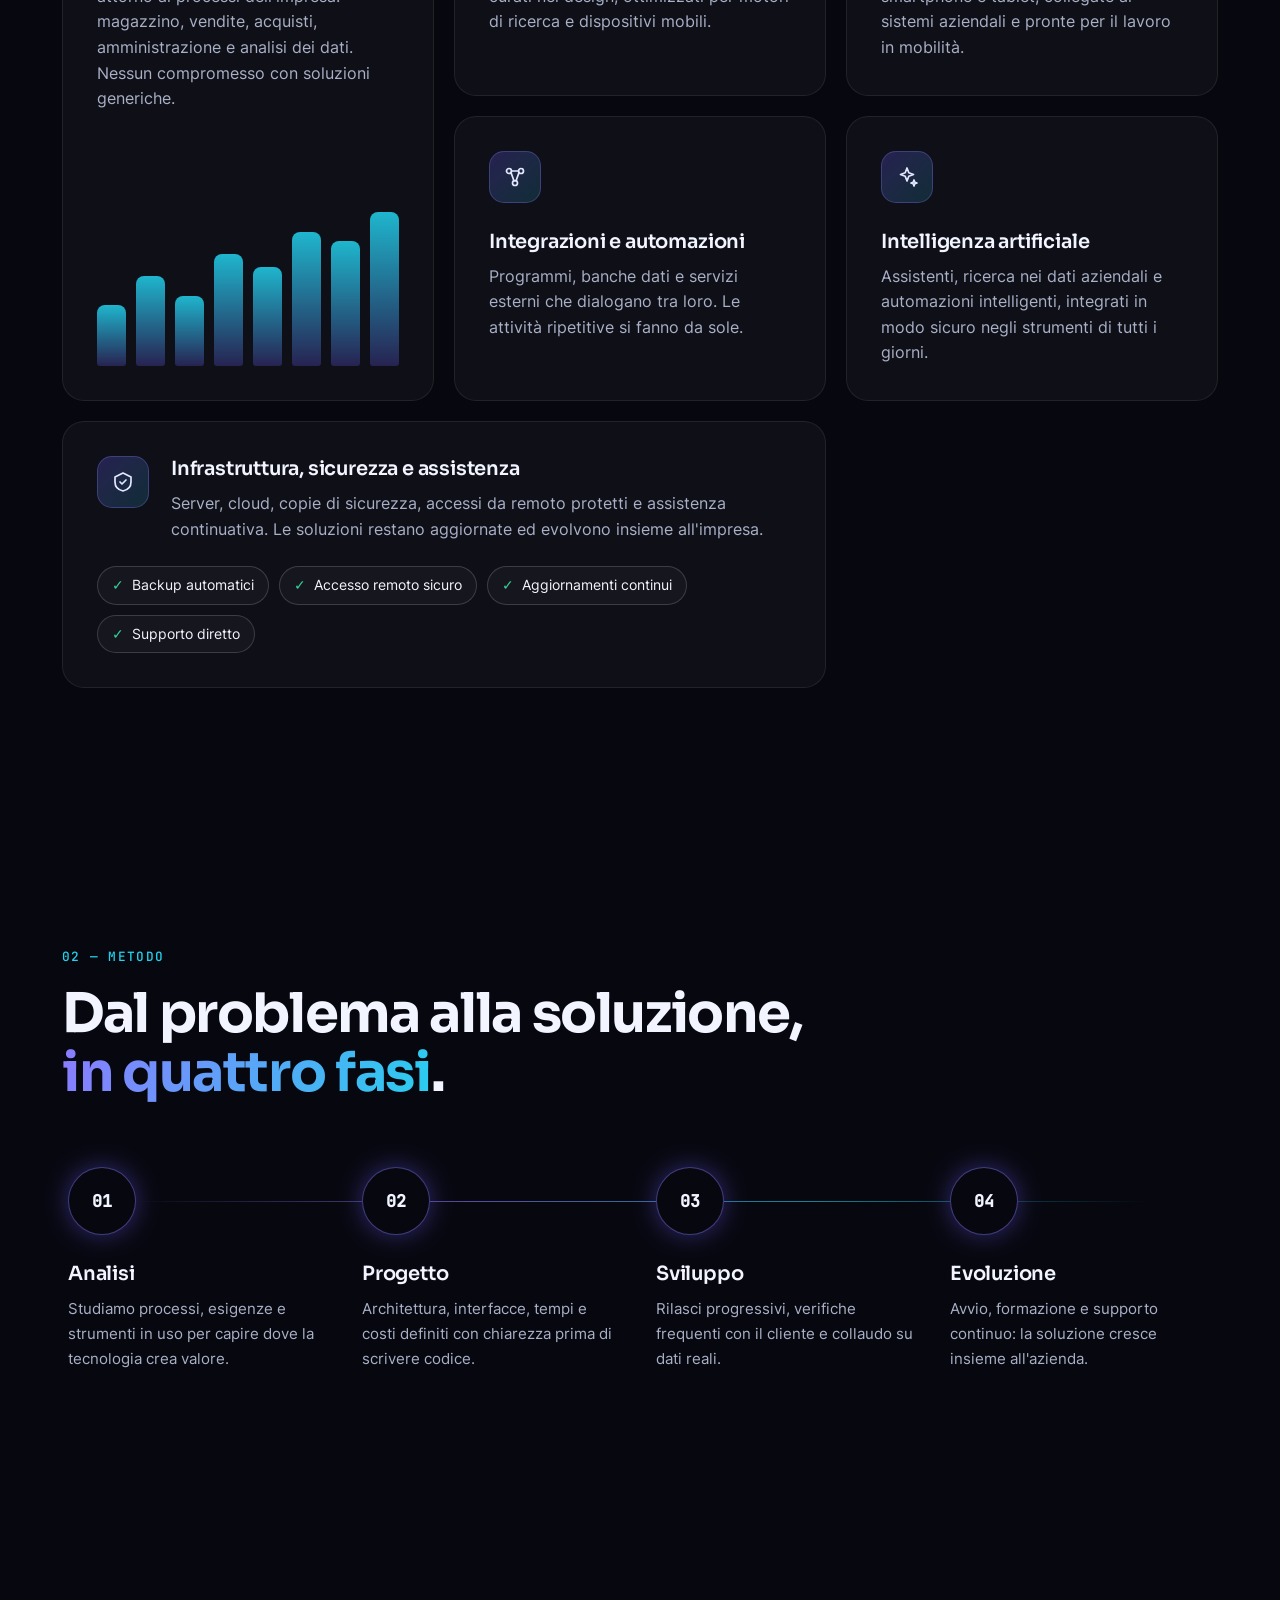
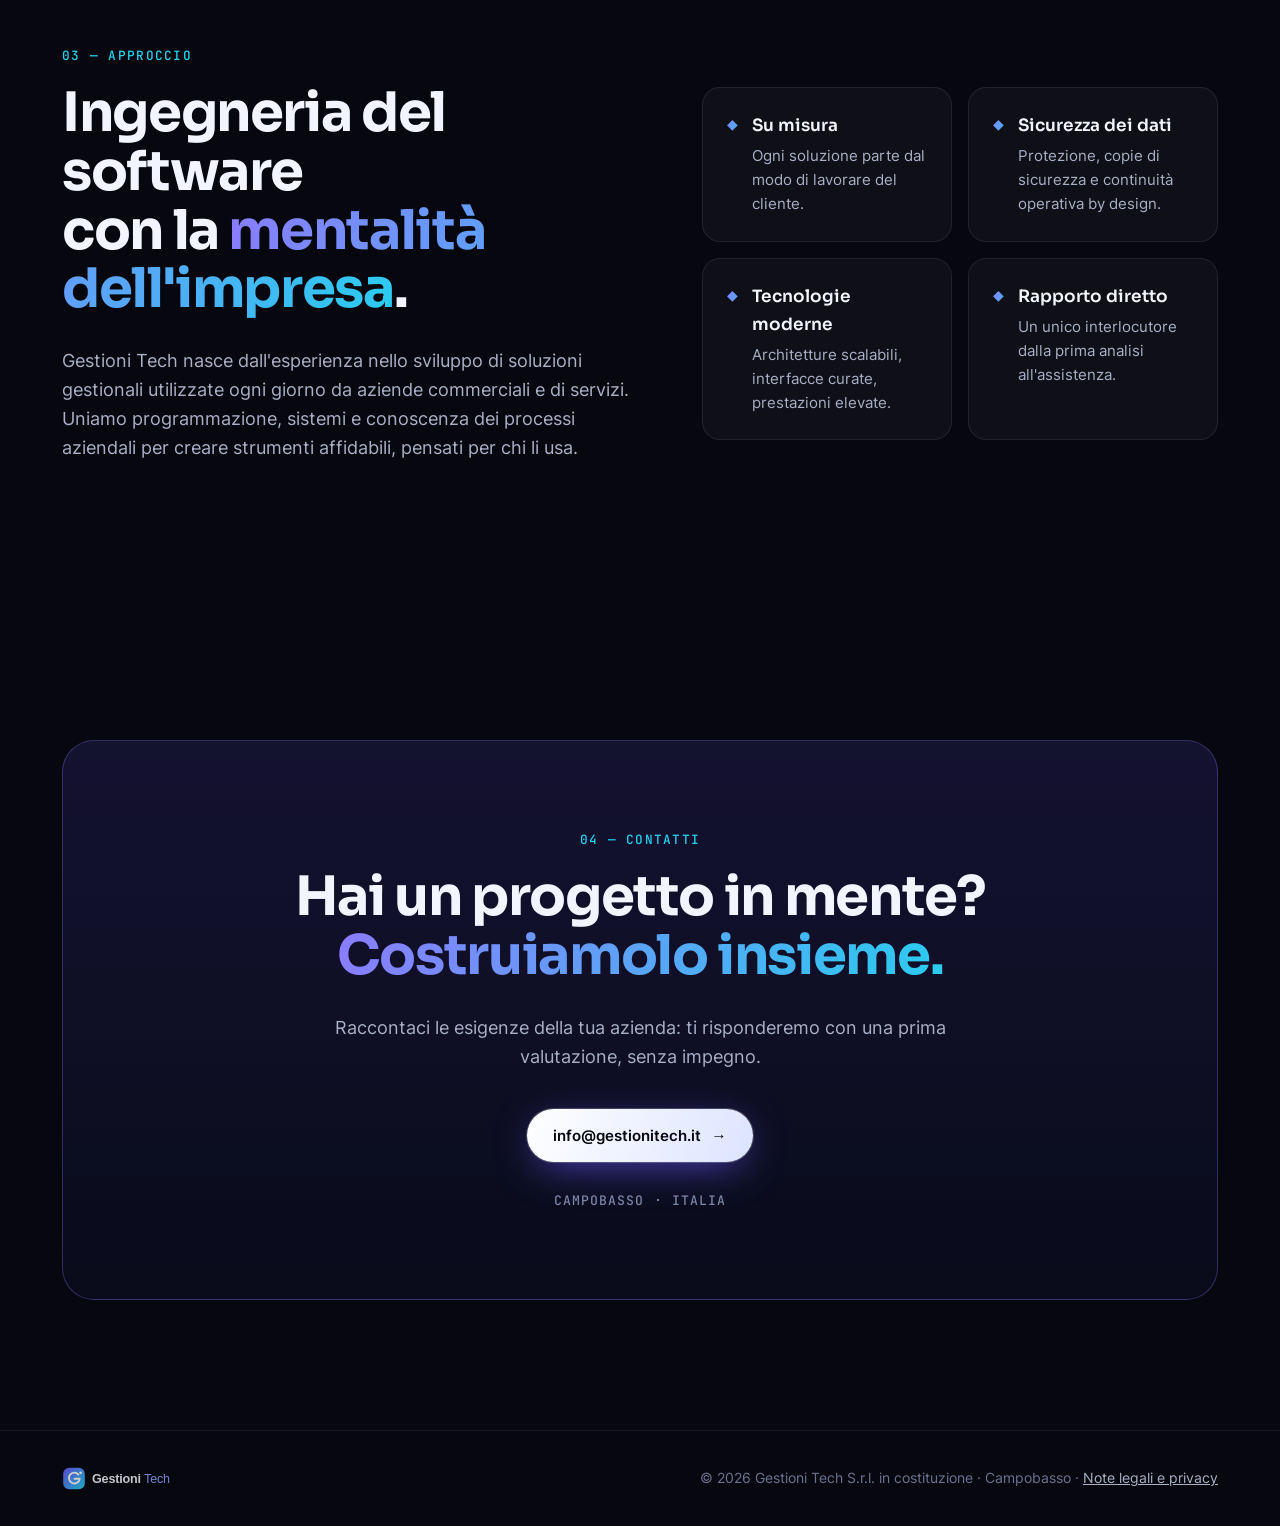
==== commit 7f8e8e88: "Caratteri ospitati nel sito (niente richieste a Google) e pagina Note legali e privacy Co-Authored-B" ====
--- a/index.html
+++ b/index.html
@@ -8,9 +8,7 @@
   <meta name="theme-color" content="#07080F">
   <link rel="canonical" href="https://www.gestionitech.it/">
   <link rel="icon" href="img/logo.svg" type="image/svg+xml">
-  <link rel="preconnect" href="https://fonts.googleapis.com">
-  <link rel="preconnect" href="https://fonts.gstatic.com" crossorigin>
-  <link href="https://fonts.googleapis.com/css2?family=Inter:wght@400;500;600&family=JetBrains+Mono:wght@400;500&family=Sora:wght@500;600;700;800&display=swap" rel="stylesheet">
+  <link rel="stylesheet" href="css/caratteri.css">
   <link rel="stylesheet" href="css/stile.css">
 </head>
 <body>
@@ -183,7 +181,7 @@
 <footer class="piede">
   <div class="contenitore piede-riga">
     <img src="img/logo.svg" alt="Gestioni Tech" width="150" height="27">
-    <p>&copy; <span id="anno">2026</span> Gestioni Tech S.r.l. in costituzione &middot; Campobasso</p>
+    <p>&copy; <span id="anno">2026</span> Gestioni Tech S.r.l. in costituzione &middot; Campobasso &middot; <a href="note-legali.html">Note legali e privacy</a></p>
   </div>
 </footer>
 
--- a/css/caratteri.css
+++ b/css/caratteri.css
@@ -0,0 +1,9 @@
+@font-face { font-family: "Inter"; font-style: normal; font-weight: 400; font-display: swap; src: url("../fonts/inter-latin-400-normal.woff2") format("woff2"); }
+@font-face { font-family: "Inter"; font-style: normal; font-weight: 500; font-display: swap; src: url("../fonts/inter-latin-500-normal.woff2") format("woff2"); }
+@font-face { font-family: "Inter"; font-style: normal; font-weight: 600; font-display: swap; src: url("../fonts/inter-latin-600-normal.woff2") format("woff2"); }
+@font-face { font-family: "Sora"; font-style: normal; font-weight: 500; font-display: swap; src: url("../fonts/sora-latin-500-normal.woff2") format("woff2"); }
+@font-face { font-family: "Sora"; font-style: normal; font-weight: 600; font-display: swap; src: url("../fonts/sora-latin-600-normal.woff2") format("woff2"); }
+@font-face { font-family: "Sora"; font-style: normal; font-weight: 700; font-display: swap; src: url("../fonts/sora-latin-700-normal.woff2") format("woff2"); }
+@font-face { font-family: "Sora"; font-style: normal; font-weight: 800; font-display: swap; src: url("../fonts/sora-latin-800-normal.woff2") format("woff2"); }
+@font-face { font-family: "JetBrains Mono"; font-style: normal; font-weight: 400; font-display: swap; src: url("../fonts/jetbrains-mono-latin-400-normal.woff2") format("woff2"); }
+@font-face { font-family: "JetBrains Mono"; font-style: normal; font-weight: 500; font-display: swap; src: url("../fonts/jetbrains-mono-latin-500-normal.woff2") format("woff2"); }
--- a/css/stile.css
+++ b/css/stile.css
@@ -214,3 +214,13 @@
   .mini-grafico span { transform: none; }
   html { scroll-behavior: auto; }
 }
+
+/* Pagina delle note legali */
+.pagina-testo { padding: 140px 0 100px; }
+.pagina-testo .contenitore { max-width: 820px; }
+.pagina-testo h1 { font-size: clamp(2.2rem, 5vw, 3.4rem); }
+.pagina-testo h2 { font-size: 1.45rem; margin-top: 2.2em; }
+.pagina-testo p, .pagina-testo li { color: var(--testo); }
+.pagina-testo a { color: var(--ciano); }
+.pagina-testo .aggiornata { font: 500 .8rem "JetBrains Mono", monospace; color: #7C84A6; }
+.piede a { color: #A9B0C7; }
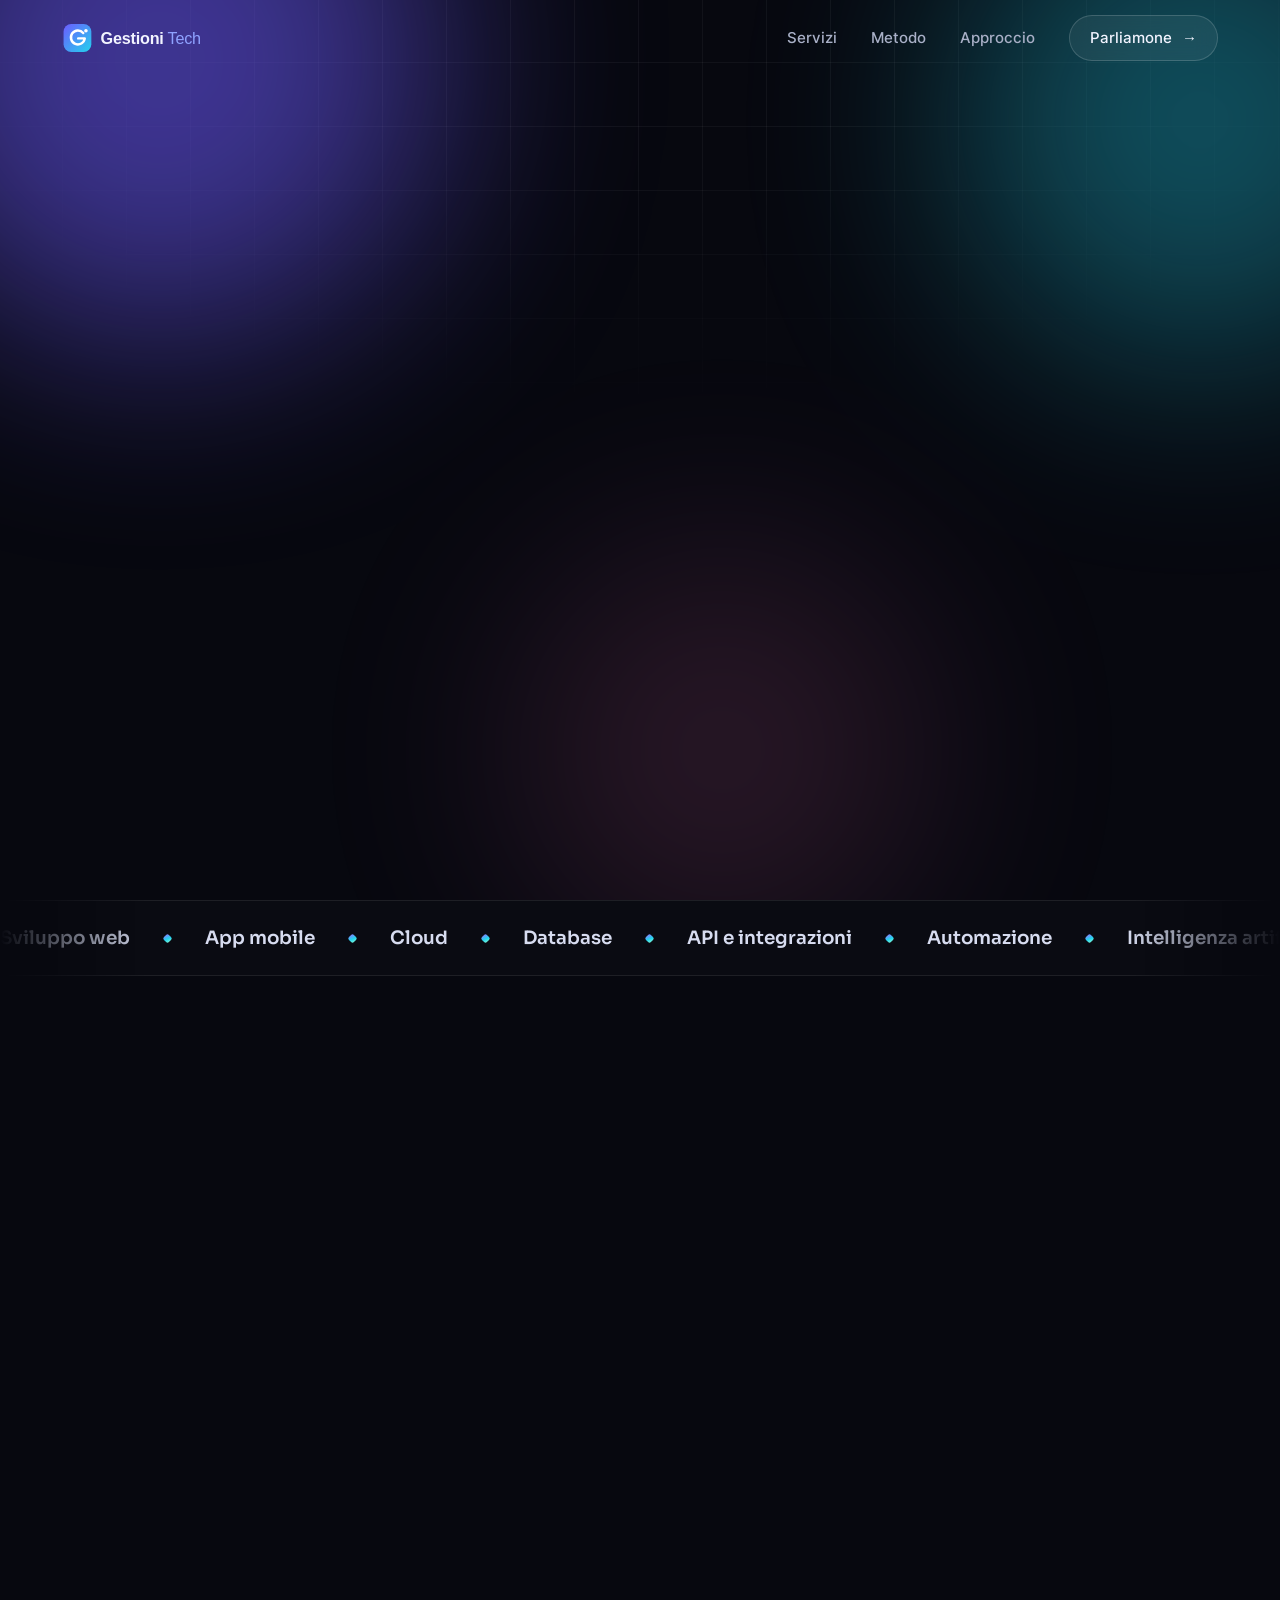
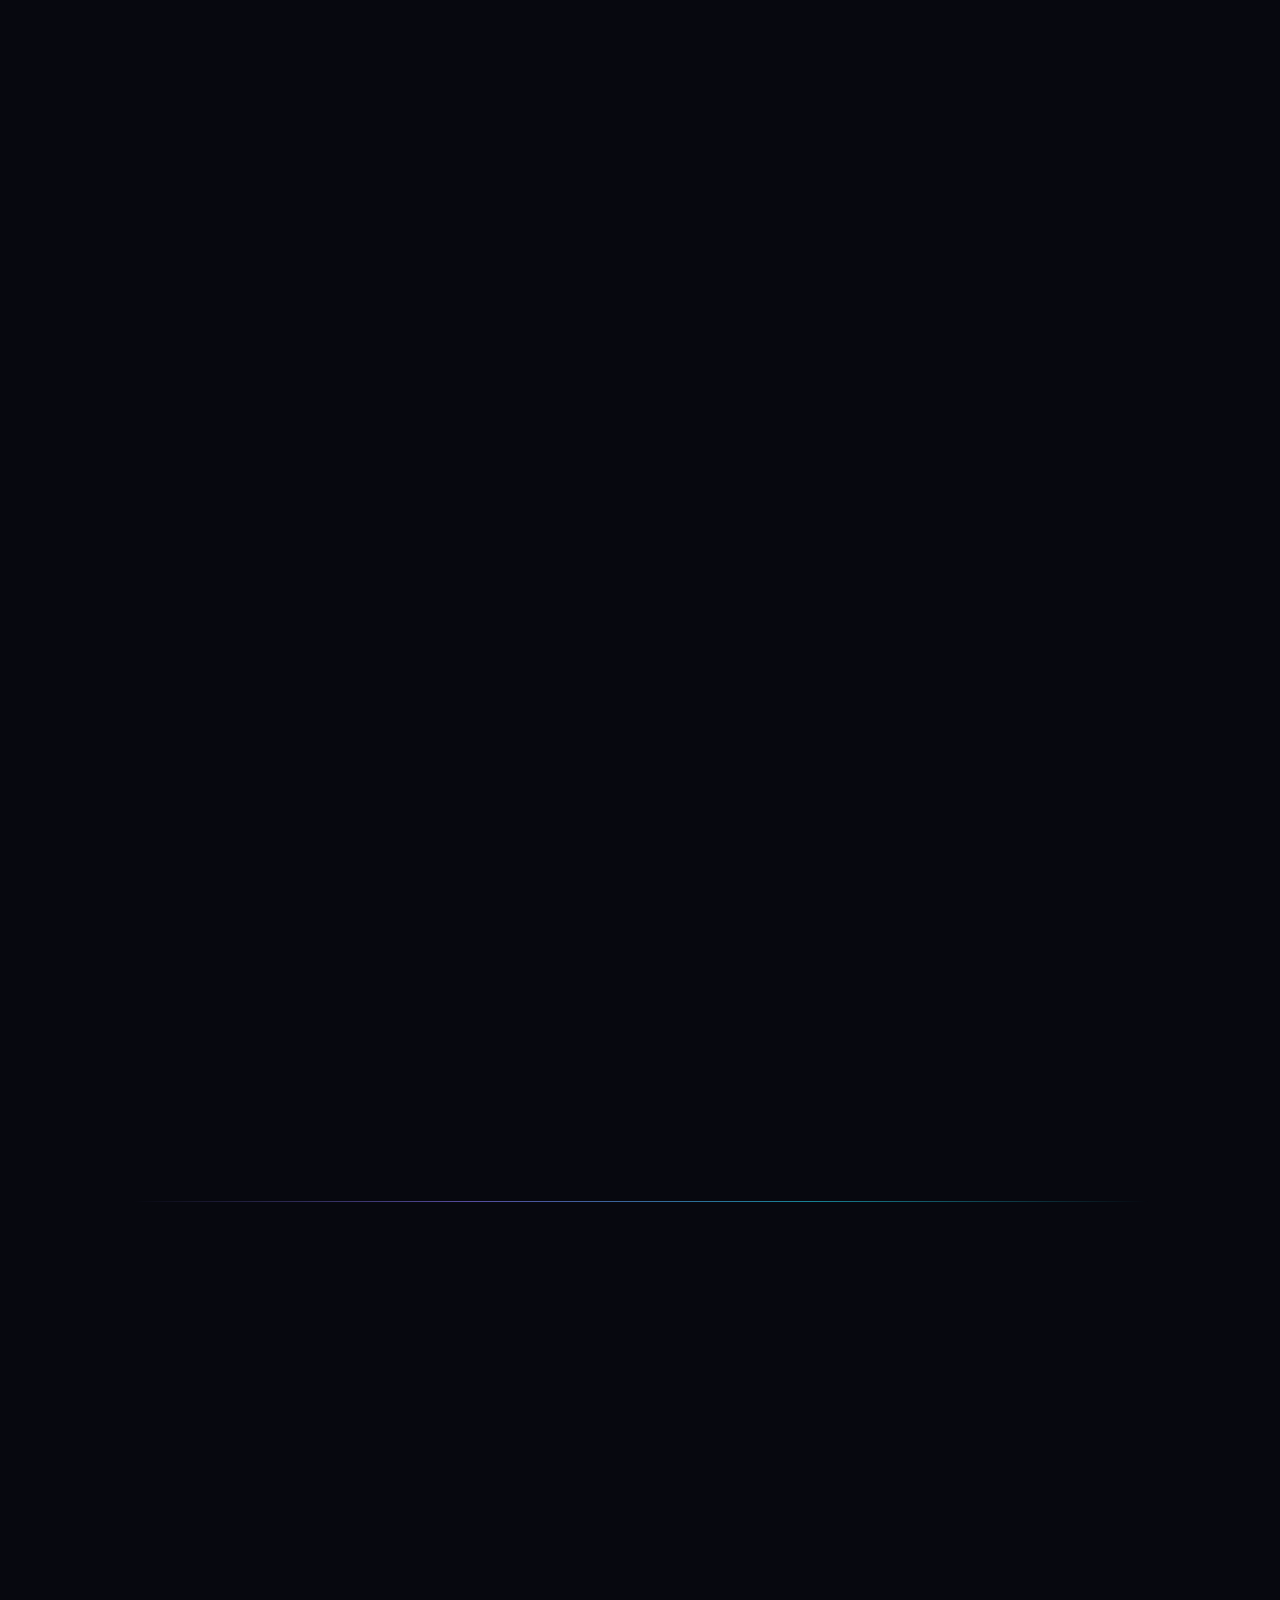
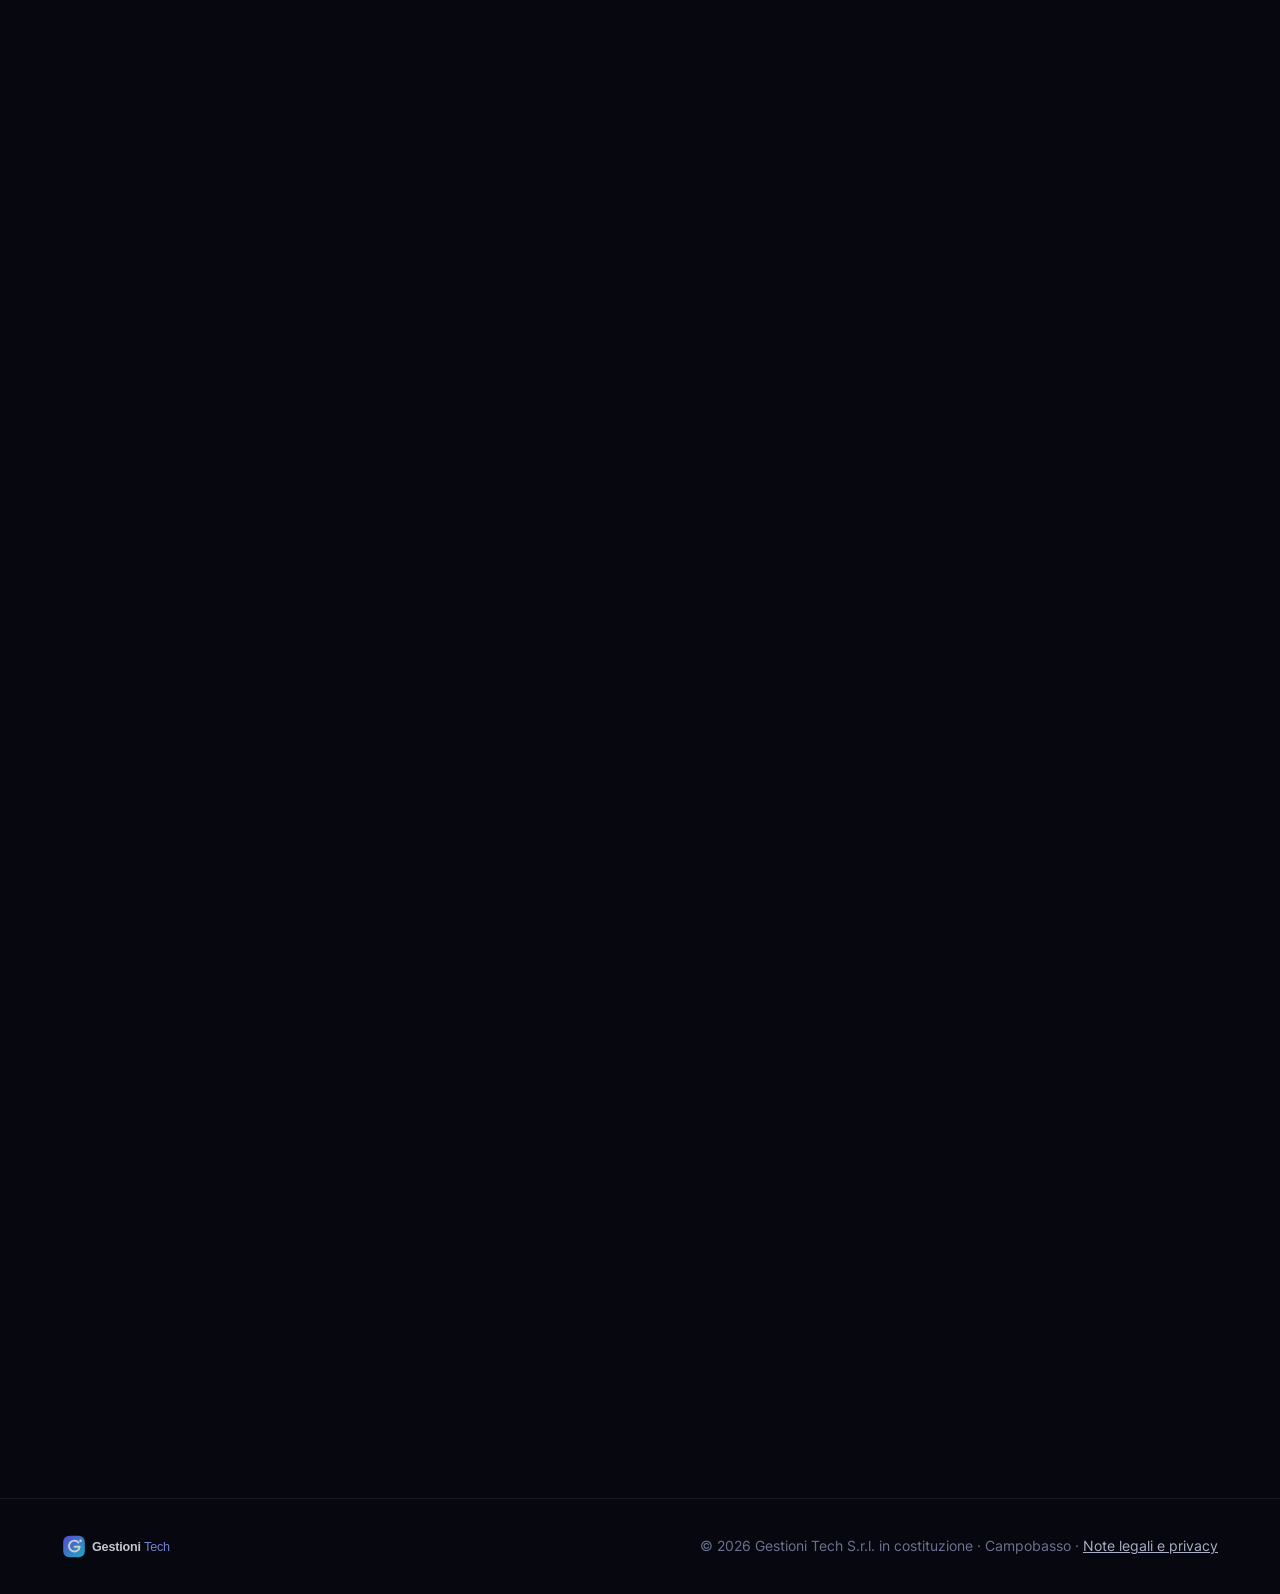
==== commit 194712fe: "Contatti: pulsante Copia indirizzo e indirizzo e-mail in chiaro Co-Authored-By: Claude Opus 5.5 <nor" ====
--- a/index.html
+++ b/index.html
@@ -169,8 +169,10 @@
         <h2>Hai un progetto in mente?<br><span class="sfumato">Costruiamolo insieme.</span></h2>
         <p class="sottotitolo">Raccontaci le esigenze della tua azienda: ti risponderemo con una prima valutazione, senza impegno.</p>
         <div class="azioni centrate">
-          <a href="mailto:info@gestionitech.it?subject=Richiesta%20informazioni" class="pulsante pulsante-pieno">info@gestionitech.it <span class="freccia">&rarr;</span></a>
+          <a href="mailto:info@gestionitech.it?subject=Richiesta%20informazioni" class="pulsante pulsante-pieno">Scrivici una e-mail <span class="freccia">&rarr;</span></a>
+          <button type="button" class="pulsante pulsante-vetro" id="copia-email" data-email="info@gestionitech.it">Copia indirizzo</button>
         </div>
+        <p class="invito-email">info@gestionitech.it</p>
         <p class="invito-sede">Campobasso &middot; Italia</p>
       </div>
     </div>
--- a/css/stile.css
+++ b/css/stile.css
@@ -224,3 +224,8 @@
 .pagina-testo a { color: var(--ciano); }
 .pagina-testo .aggiornata { font: 500 .8rem "JetBrains Mono", monospace; color: #7C84A6; }
 .piede a { color: #A9B0C7; }
+
+/* Indirizzo e-mail in chiaro e pulsante di copia */
+.invito-email { margin: 26px 0 0; font-family: var(--titoli); font-size: clamp(1.2rem, 3vw, 1.6rem); font-weight: 600; color: var(--titolo); user-select: all; }
+button.pulsante { font-family: inherit; border: 1px solid var(--bordo-forte); }
+button.pulsante.copiato { border-color: #34D399; color: #34D399 !important; }
